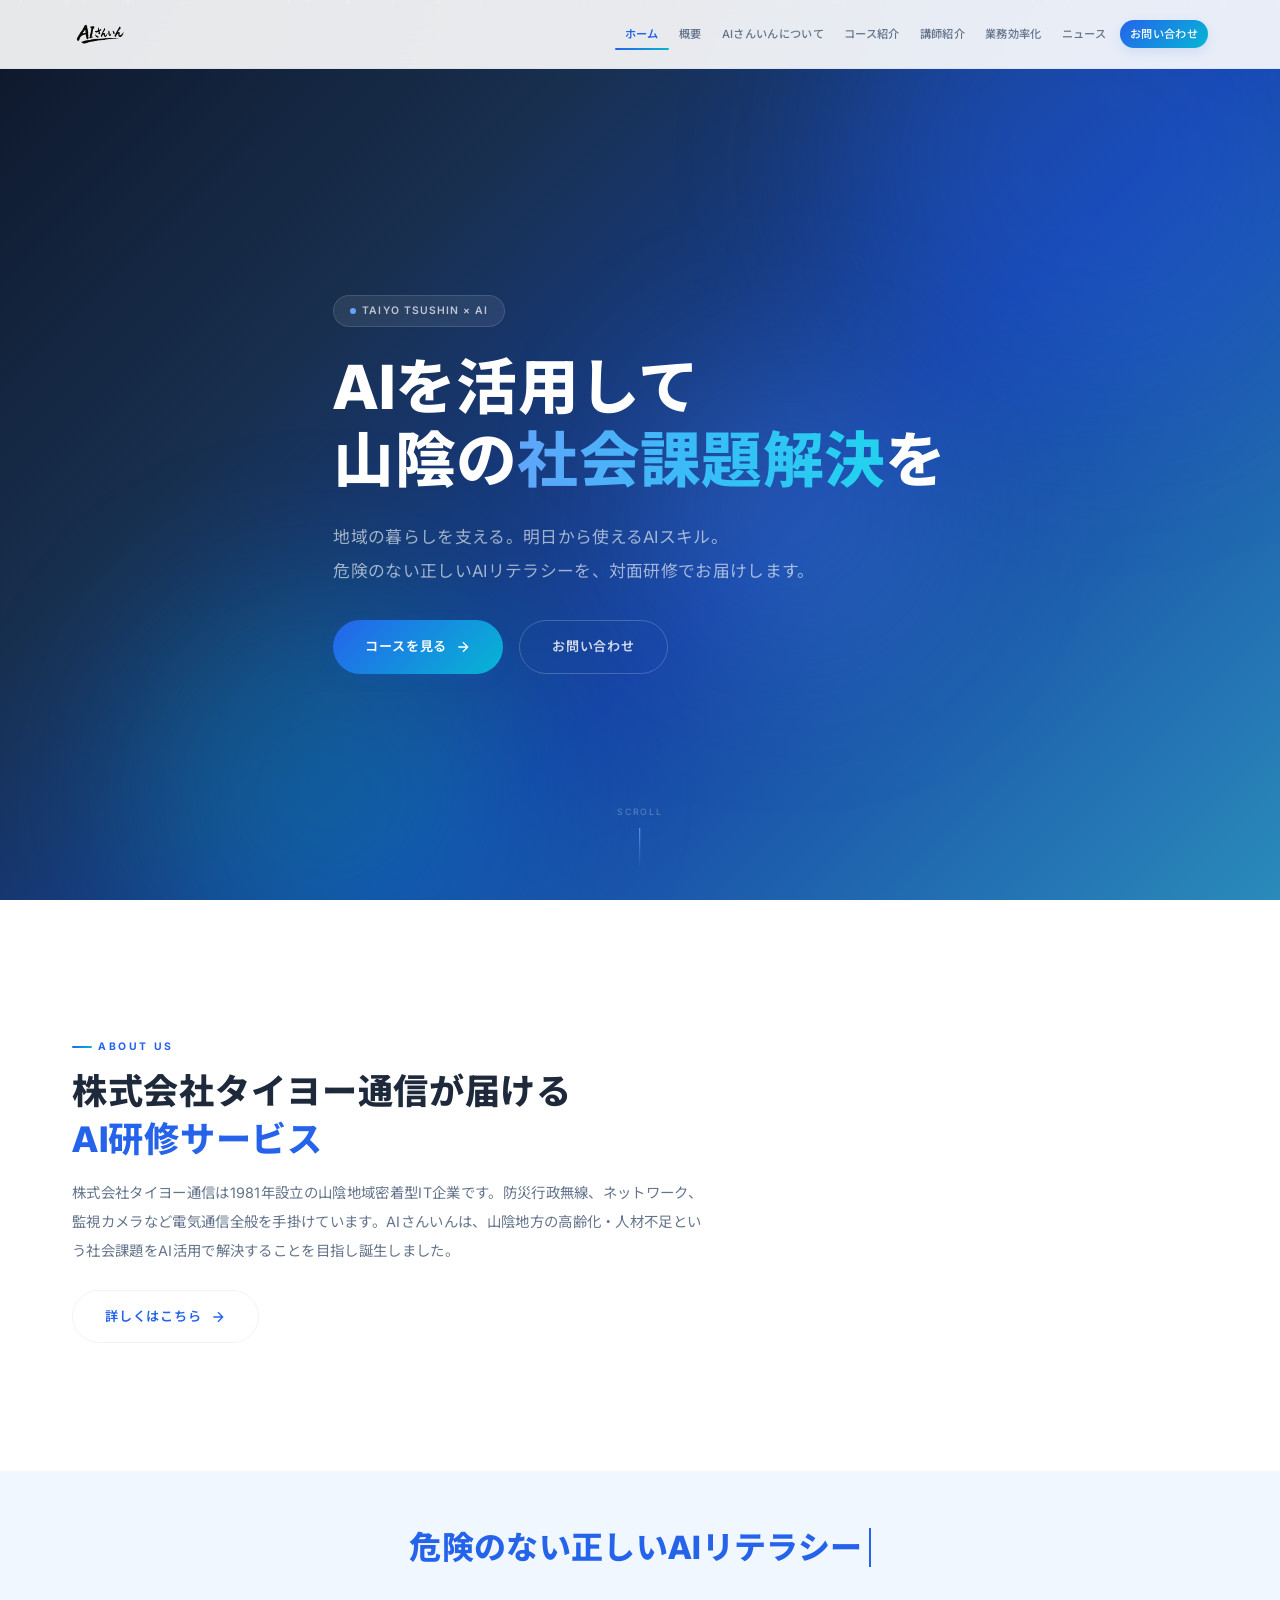
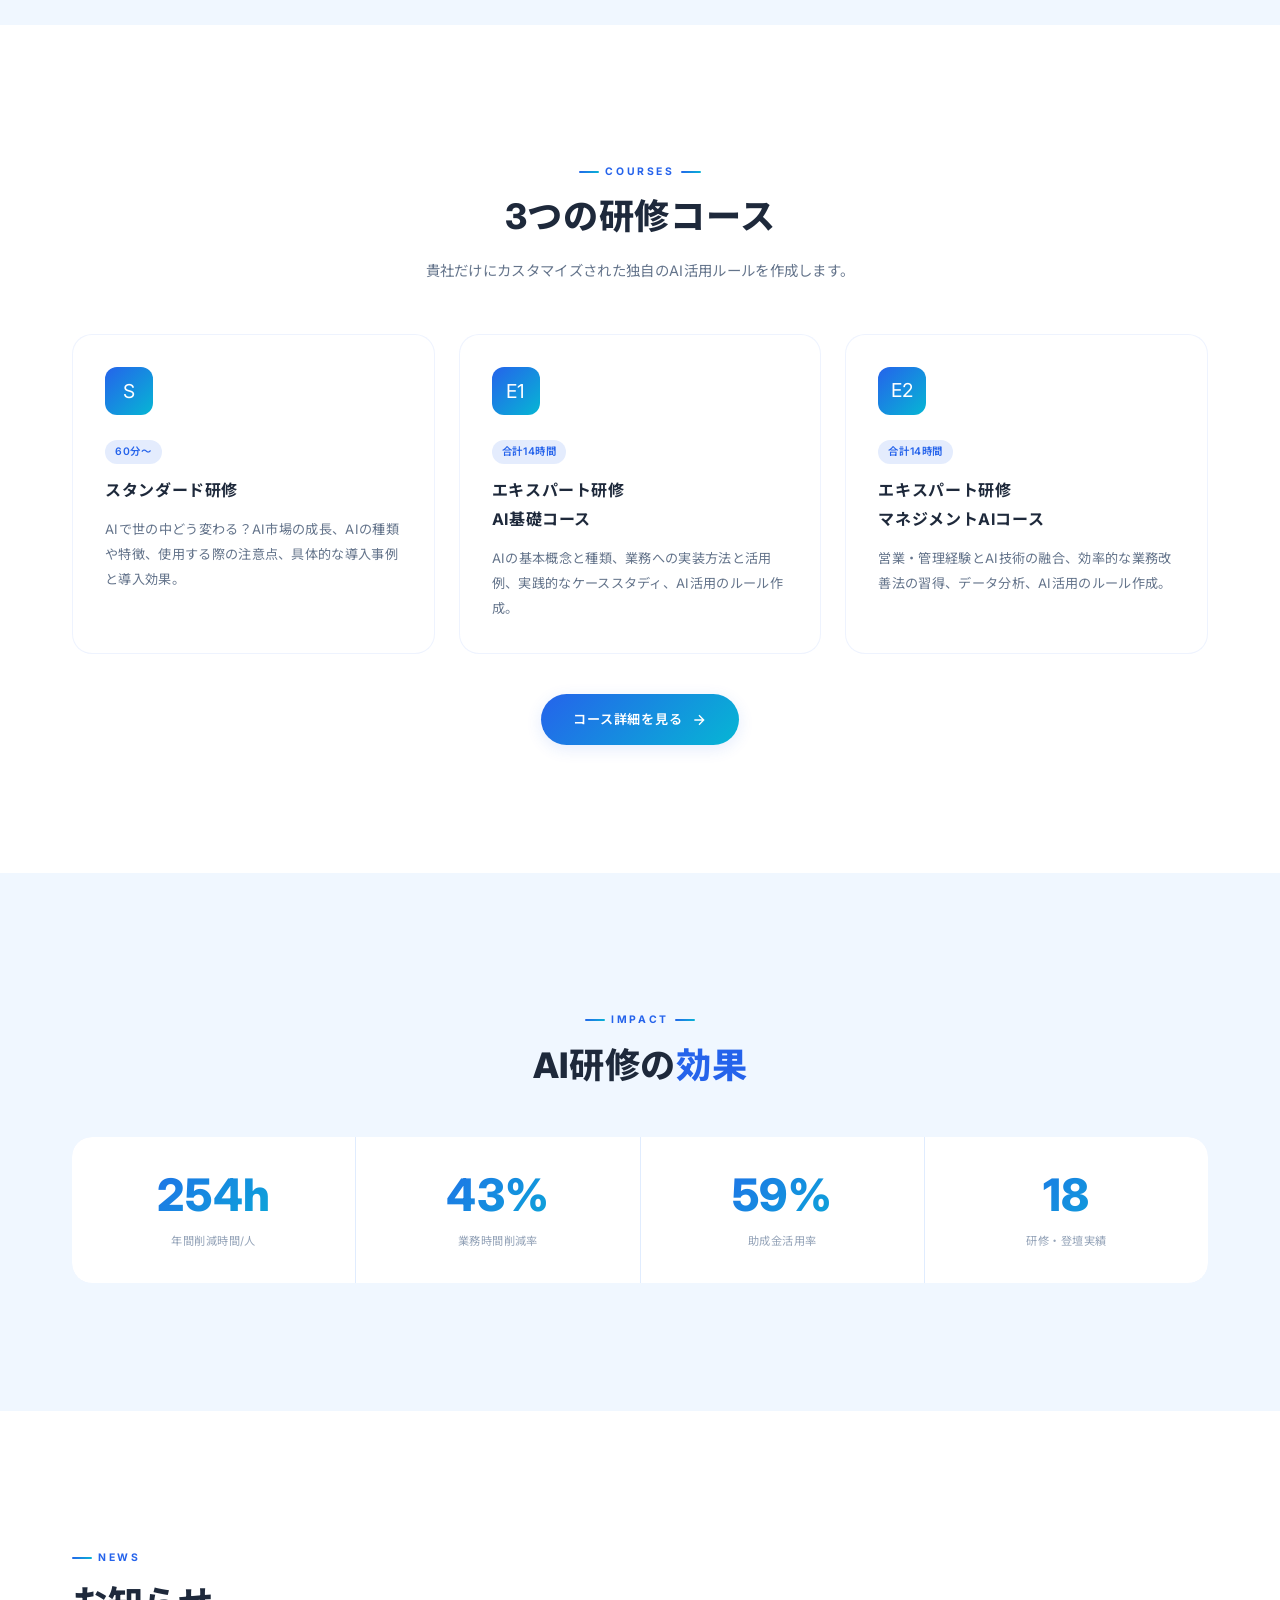
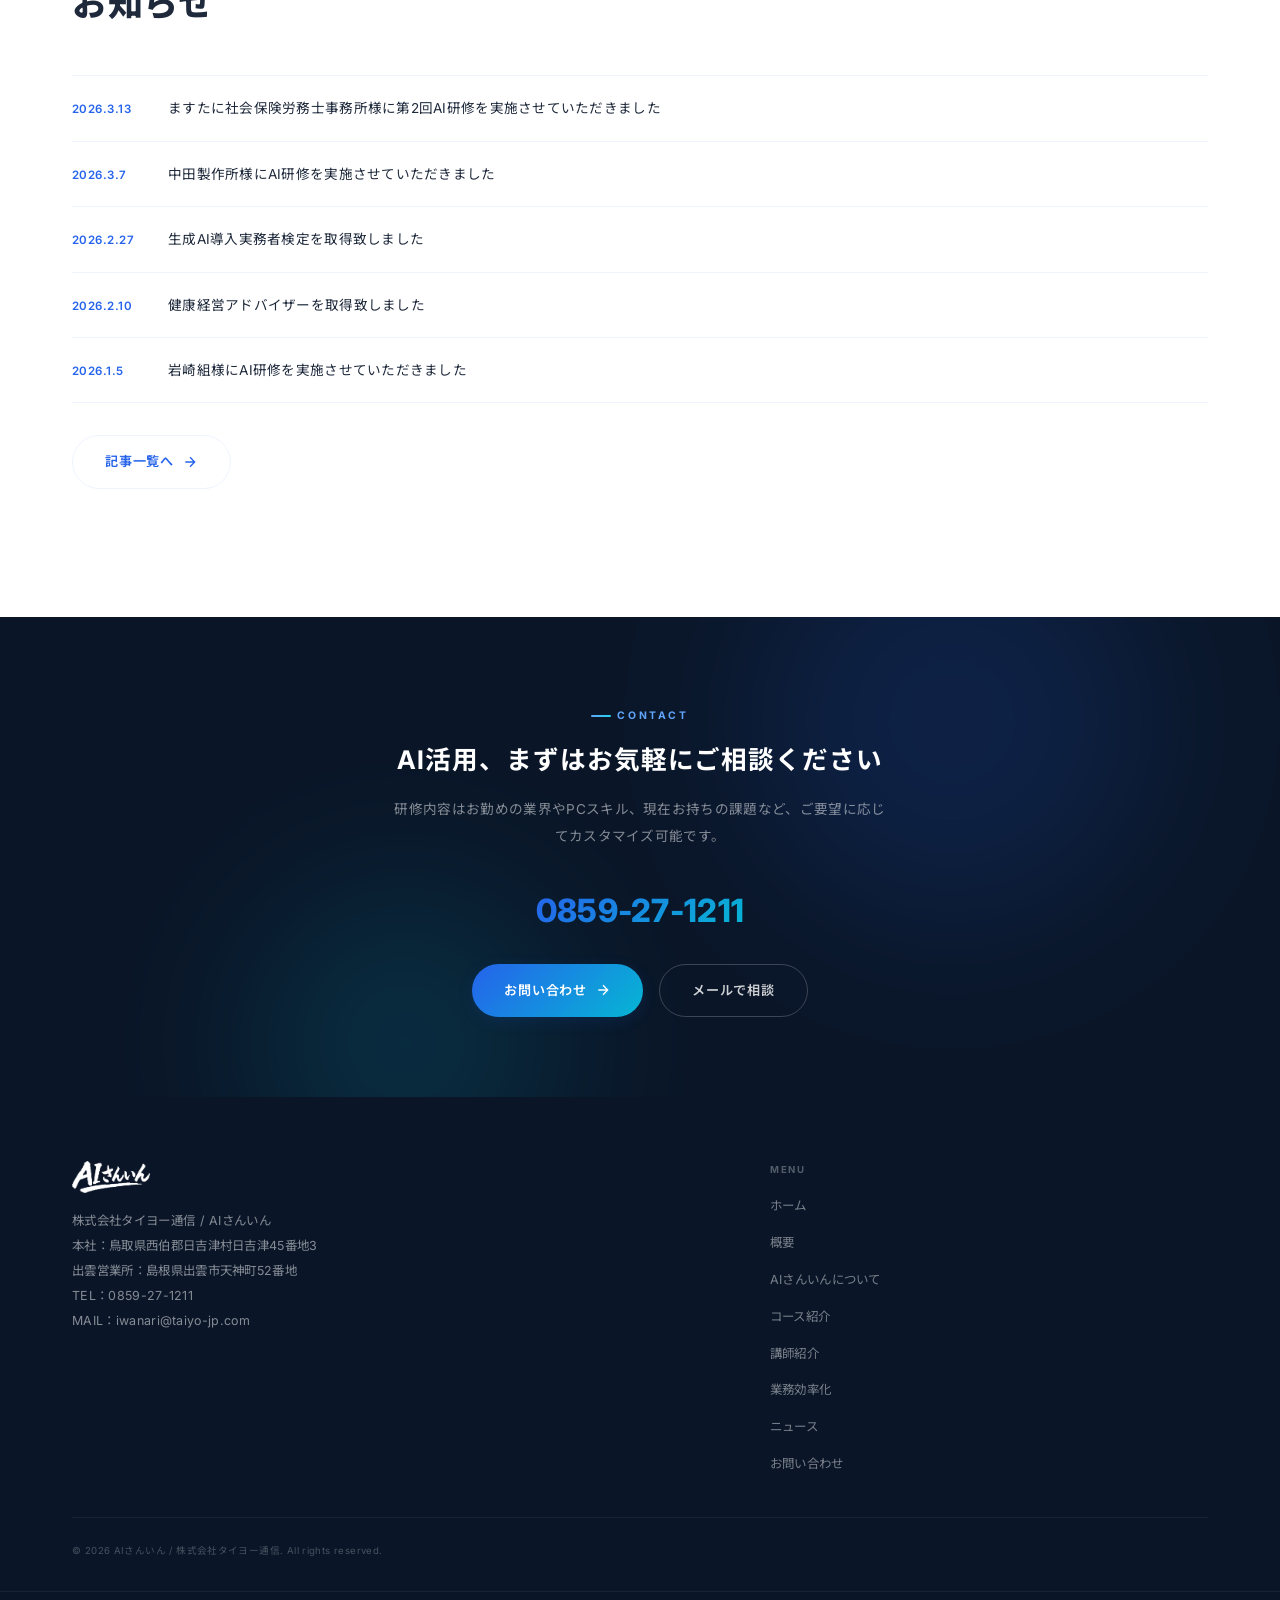
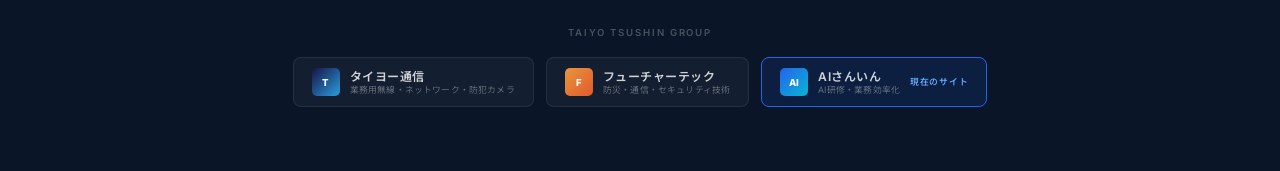
==== index.html @ b7e20eab "Initial commit: AIさんいん 全8ページ Co-Authored-By: Claude Opus 4.6 (1M context) <noreply@anthropic.com>" ====
<!DOCTYPE html>
<html lang="ja">
<head>
  <meta charset="UTF-8">
  <meta name="viewport" content="width=device-width,initial-scale=1.0">
  <meta name="description" content="AIさんいん - AIを活用して山陰の社会課題解決を。地域密着型対面AI研修サービス。">
  <title>AIさんいん | AIを活用して山陰の社会課題解決を</title>
  <link rel="preconnect" href="https://fonts.googleapis.com">
  <link rel="preconnect" href="https://fonts.gstatic.com" crossorigin>
  <link href="https://fonts.googleapis.com/css2?family=Inter:wght@400;500;600;700;800;900&family=Noto+Sans+JP:wght@300;400;500;600;700;800;900&display=swap" rel="stylesheet">
  <link rel="stylesheet" href="assets/css/style.css">
</head>
<body>

<!-- Header -->
<header class="header">
  <div class="container">
    <a href="index.html" class="logo"><img src="assets/images/logo.png" alt="AIさんいん"></a>
    <nav class="nav-d">
      <a href="index.html" class="active">ホーム</a>
      <a href="overview.html">概要</a>
      <a href="about.html">AIさんいんについて</a>
      <a href="course.html">コース紹介</a>
      <a href="instructor.html">講師紹介</a>
      <a href="achievements.html">業務効率化</a>
      <a href="news.html">ニュース</a>
      <a href="contact.html" class="nav-d__cta">お問い合わせ</a>
    </nav>
    <button class="nav-btn" aria-label="メニュー"><i></i><i></i><i></i></button>
  </div>
</header>
<nav class="nav-m">
  <a href="index.html">ホーム</a><a href="overview.html">概要</a><a href="about.html">AIさんいんについて</a>
  <a href="course.html">コース紹介</a><a href="instructor.html">講師紹介</a>
  <a href="achievements.html">業務効率化について</a><a href="news.html">ニュース</a><a href="contact.html">お問い合わせ</a>
</nav>

<!-- Hero -->
<section class="hero">
  <div class="hero__video"><video autoplay muted loop playsinline><source src="assets/videos/hero.mp4" type="video/mp4"></video></div>
  <div class="hero__gradient"></div>
  <div class="hero__blobs">
    <div class="hero__blob hero__blob--1"></div>
    <div class="hero__blob hero__blob--2"></div>
    <div class="hero__blob hero__blob--3"></div>
  </div>
  <div class="hero__particles"></div>

  <div class="container">
    <div class="hero__badge"><span class="dot"></span>TAIYO TSUSHIN × AI</div>
    <h1 class="hero__title">AIを活用して<br>山陰の<span class="gradient-text">社会課題解決</span>を</h1>
    <p class="hero__sub">
      地域の暮らしを支える。明日から使えるAIスキル。<br>
      危険のない正しいAIリテラシーを、対面研修でお届けします。
    </p>
    <div class="hero__cta">
      <a href="course.html" class="btn btn--primary">コースを見る<svg viewBox="0 0 24 24" fill="none" stroke="currentColor" stroke-width="2"><path d="M5 12h14M12 5l7 7-7 7"/></svg></a>
      <a href="contact.html" class="btn btn--ghost">お問い合わせ</a>
    </div>
  </div>
  <img src="assets/images/hero-sphere.png" alt="" class="hero__visual">
  <div class="hero__scroll"><span>Scroll</span><div class="hero__scroll-bar"></div></div>
</section>

<!-- About -->
<section class="sec">
  <div class="container">
    <div style="display:grid;grid-template-columns:1fr;gap:3rem;align-items:center;" class="rv">
      <div>
        <p class="sec__label"><span class="line"></span>About us</p>
        <h2 class="sec__title">株式会社タイヨー通信が届ける<br><span class="accent">AI研修サービス</span></h2>
        <p class="sec__desc" style="margin-top:1rem;">株式会社タイヨー通信は1981年設立の山陰地域密着型IT企業です。防災行政無線、ネットワーク、監視カメラなど電気通信全般を手掛けています。AIさんいんは、山陰地方の高齢化・人材不足という社会課題をAI活用で解決することを目指し誕生しました。</p>
        <div style="margin-top:1.5rem;"><a href="overview.html" class="btn btn--outline">詳しくはこちら<svg viewBox="0 0 24 24" fill="none" stroke="currentColor" stroke-width="2"><path d="M5 12h14M12 5l7 7-7 7"/></svg></a></div>
      </div>
    </div>
  </div>
</section>

<!-- Typed Ticker -->
<section class="sec sec--alt" style="padding:3rem 0;">
  <div class="container" style="text-align:center;">
    <p style="font-size:clamp(1.2rem,3vw,2rem);font-weight:800;color:var(--accent);min-height:2.5rem;">
      <span data-typed='["明日から使えるAIスキル","危険のない正しいAIリテラシー","地域の暮らしを支える","約78%の助成金活用が可能"]'></span><span style="border-right:2px solid var(--accent);animation:blink 1s step-end infinite;">&nbsp;</span>
    </p>
  </div>
  <style>@keyframes blink{50%{border-color:transparent;}}</style>
</section>

<!-- Courses Preview -->
<section class="sec">
  <div class="container">
    <div class="sec__head sec__head--c rv">
      <p class="sec__label"><span class="line"></span>Courses<span class="line"></span></p>
      <h2 class="sec__title">3つの研修コース</h2>
      <p class="sec__desc">貴社だけにカスタマイズされた独自のAI活用ルールを作成します。</p>
    </div>
    <div class="card-grid card-grid--3 stagger">
      <div class="glass-card">
        <div class="glass-card__icon">S</div>
        <span class="glass-card__tag">60分〜</span>
        <h3 class="glass-card__title">スタンダード研修</h3>
        <p class="glass-card__text">AIで世の中どう変わる？AI市場の成長、AIの種類や特徴、使用する際の注意点、具体的な導入事例と導入効果。</p>
      </div>
      <div class="glass-card">
        <div class="glass-card__icon">E1</div>
        <span class="glass-card__tag">合計14時間</span>
        <h3 class="glass-card__title">エキスパート研修<br>AI基礎コース</h3>
        <p class="glass-card__text">AIの基本概念と種類、業務への実装方法と活用例、実践的なケーススタディ、AI活用のルール作成。</p>
      </div>
      <div class="glass-card">
        <div class="glass-card__icon">E2</div>
        <span class="glass-card__tag">合計14時間</span>
        <h3 class="glass-card__title">エキスパート研修<br>マネジメントAIコース</h3>
        <p class="glass-card__text">営業・管理経験とAI技術の融合、効率的な業務改善法の習得、データ分析、AI活用のルール作成。</p>
      </div>
    </div>
    <div style="text-align:center;margin-top:2.5rem;" class="rv">
      <a href="course.html" class="btn btn--primary">コース詳細を見る<svg viewBox="0 0 24 24" fill="none" stroke="currentColor" stroke-width="2"><path d="M5 12h14M12 5l7 7-7 7"/></svg></a>
    </div>
  </div>
</section>

<!-- Stats -->
<section class="sec sec--alt">
  <div class="container">
    <div class="sec__head sec__head--c rv">
      <p class="sec__label"><span class="line"></span>Impact<span class="line"></span></p>
      <h2 class="sec__title">AI研修の<span class="accent">効果</span></h2>
    </div>
    <div class="stats rv">
      <div class="stat"><div class="stat__num" data-count="335" data-suffix="h">0</div><div class="stat__label">年間削減時間/人</div></div>
      <div class="stat"><div class="stat__num" data-count="57" data-suffix="%">0</div><div class="stat__label">業務時間削減率</div></div>
      <div class="stat"><div class="stat__num" data-count="78" data-suffix="%">0</div><div class="stat__label">助成金活用率</div></div>
      <div class="stat"><div class="stat__num" data-count="24">0</div><div class="stat__label">研修・登壇実績</div></div>
    </div>
  </div>
</section>

<!-- News -->
<section class="sec">
  <div class="container">
    <div class="sec__head rv">
      <p class="sec__label"><span class="line"></span>News</p>
      <h2 class="sec__title">お知らせ</h2>
    </div>
    <div class="news-list rv">
      <a href="news.html" class="news-item"><span class="news-item__date">2026.3.13</span><span class="news-item__title">ますたに社会保険労務士事務所様に第2回AI研修を実施させていただきました</span></a>
      <a href="news.html" class="news-item"><span class="news-item__date">2026.3.7</span><span class="news-item__title">中田製作所様にAI研修を実施させていただきました</span></a>
      <a href="news.html" class="news-item"><span class="news-item__date">2026.2.27</span><span class="news-item__title">生成AI導入実務者検定を取得致しました</span></a>
      <a href="news.html" class="news-item"><span class="news-item__date">2026.2.10</span><span class="news-item__title">健康経営アドバイザーを取得致しました</span></a>
      <a href="news.html" class="news-item"><span class="news-item__date">2026.1.5</span><span class="news-item__title">岩崎組様にAI研修を実施させていただきました</span></a>
    </div>
    <div style="margin-top:2rem;" class="rv">
      <a href="news.html" class="btn btn--outline">記事一覧へ<svg viewBox="0 0 24 24" fill="none" stroke="currentColor" stroke-width="2"><path d="M5 12h14M12 5l7 7-7 7"/></svg></a>
    </div>
  </div>
</section>

<!-- CTA -->
<section class="cta">
  <div class="cta__blobs"><div class="cta__blob cta__blob--1"></div><div class="cta__blob cta__blob--2"></div></div>
  <div class="container rv">
    <p class="sec__label" style="color:var(--accent-light);justify-content:center;"><span class="line" style="background:linear-gradient(90deg,var(--accent-light),#22d3ee);"></span>Contact</p>
    <h2 class="cta__title">AI活用、まずはお気軽にご相談ください</h2>
    <p class="cta__desc">研修内容はお勤めの業界やPCスキル、現在お持ちの課題など、ご要望に応じてカスタマイズ可能です。</p>
    <div class="cta__phone"><a href="tel:0859-27-1211">0859-27-1211</a></div>
    <div style="display:flex;gap:1rem;justify-content:center;flex-wrap:wrap;">
      <a href="contact.html" class="btn btn--primary">お問い合わせ<svg viewBox="0 0 24 24" fill="none" stroke="currentColor" stroke-width="2"><path d="M5 12h14M12 5l7 7-7 7"/></svg></a>
      <a href="mailto:iwanari@taiyo-jp.com" class="btn btn--ghost">メールで相談</a>
    </div>
  </div>
</section>

<!-- Footer -->
<footer class="footer">
  <div class="container">
    <div class="footer-main">
      <div>
        <div class="footer__logo"><img src="assets/images/logo-w.png" alt="AIさんいん"></div>
        <div class="footer__info">
          株式会社タイヨー通信 / AIさんいん<br>
          本社：鳥取県西伯郡日吉津村日吉津45番地3<br>
          出雲営業所：島根県出雲市天神町52番地<br>
          TEL：<a href="tel:0859-27-1211">0859-27-1211</a><br>
          MAIL：<a href="mailto:iwanari@taiyo-jp.com">iwanari@taiyo-jp.com</a>
        </div>
      </div>
      <div class="footer-nav">
        <h4>Menu</h4>
        <ul>
          <li><a href="index.html">ホーム</a></li>
          <li><a href="overview.html">概要</a></li>
          <li><a href="about.html">AIさんいんについて</a></li>
          <li><a href="course.html">コース紹介</a></li>
          <li><a href="instructor.html">講師紹介</a></li>
          <li><a href="achievements.html">業務効率化</a></li>
          <li><a href="news.html">ニュース</a></li>
          <li><a href="contact.html">お問い合わせ</a></li>
        </ul>
      </div>
    </div>
    <div class="footer__bottom">&copy; 2026 AIさんいん / 株式会社タイヨー通信. All rights reserved.</div>
  </div>
    <div class="group-sites">
      <p class="group-sites__label">Taiyo Tsushin Group</p>
      <div class="group-sites__grid">
        <a href="../taiyo-tsushin-web/index.html" class="group-sites__card">
          <div class="group-sites__icon group-sites__icon--taiyo">T</div>
          <div class="group-sites__info"><span class="group-sites__name">タイヨー通信</span><span class="group-sites__sub">業務用無線・ネットワーク・防犯カメラ</span></div>
        </a>
        <a href="../future-tec-web/index.html" class="group-sites__card">
          <div class="group-sites__icon group-sites__icon--ft">F</div>
          <div class="group-sites__info"><span class="group-sites__name">フューチャーテック</span><span class="group-sites__sub">防災・通信・セキュリティ技術</span></div>
        </a>
        <a href="#" class="group-sites__card is-current">
          <div class="group-sites__icon group-sites__icon--ai">AI</div>
          <div class="group-sites__info"><span class="group-sites__name">AIさんいん</span><span class="group-sites__sub">AI研修・業務効率化</span></div>
        </a>
      </div>
    </div>
</footer>

<button class="scroll-top" aria-label="トップへ"><svg viewBox="0 0 24 24" fill="none" stroke="currentColor" stroke-width="2"><path d="M18 15l-6-6-6 6"/></svg></button>
<script src="assets/js/main.js"></script>
</body>
</html>
---- assets/css/style.css ----
/* ============================================
   AI SANIN - Bright Blue Gradient + AI Aesthetic
   ============================================ */
:root {
  --bg: #ffffff;
  --bg-alt: #f0f7ff;
  --bg-dark: #0a1628;
  --text: #1e293b;
  --text-muted: #64748b;
  --text-dim: #94a3b8;
  --text-on-dark: #f1f5f9;
  --accent: #2563eb;
  --accent-light: #60a5fa;
  --accent-dark: #1d4ed8;
  --accent-glow: rgba(37,99,235,0.12);
  --gradient-blue: linear-gradient(135deg, #2563eb, #06b6d4);
  --gradient-hero: linear-gradient(135deg, #0f172a 0%, #1e3a5f 30%, #1a56db 60%, #38bdf8 100%);
  --gradient-card: linear-gradient(135deg, rgba(37,99,235,0.04), rgba(6,182,212,0.04));
  --border: rgba(37,99,235,0.08);
  --border-hover: rgba(37,99,235,0.2);
  --radius: 12px;
  --radius-lg: 20px;
  --font: "Inter","Noto Sans JP","Hiragino Kaku Gothic ProN",sans-serif;
  --ease: cubic-bezier(0.25,0.46,0.45,0.94);
  --ease-spring: cubic-bezier(0.34,1.56,0.64,1);
  --max-w: 1200px;
}

/* Reset */
*,*::before,*::after{margin:0;padding:0;box-sizing:border-box;}
html{font-size:16px;scroll-behavior:smooth;}
body{font-family:var(--font);background:var(--bg);color:var(--text);line-height:1.8;letter-spacing:0.02em;overflow-x:hidden;-webkit-font-smoothing:antialiased;}
img{max-width:100%;height:auto;display:block;}
a{color:var(--accent);text-decoration:none;transition:all .3s var(--ease);}
a:hover{color:var(--accent-dark);}
ul{list-style:none;}
button{cursor:pointer;border:none;background:none;font-family:inherit;color:inherit;}
input,textarea,select{font-family:inherit;font-size:inherit;}
.container{max-width:var(--max-w);margin:0 auto;padding:0 1rem;}
@media(min-width:768px){.container{padding:0 2rem;}}

/* =====================
   Scroll Animations
   ===================== */
.rv{opacity:0;transform:translateY(40px);transition:opacity .9s var(--ease),transform .9s var(--ease);}
.rv.is-v{opacity:1;transform:none;}
.rv-l{transform:translateX(-40px);}.rv-l.is-v{transform:none;}
.rv-r{transform:translateX(40px);}.rv-r.is-v{transform:none;}
.rv-s{transform:scale(0.92);}.rv-s.is-v{transform:none;}
.rv-d1{transition-delay:.1s}.rv-d2{transition-delay:.2s}.rv-d3{transition-delay:.25s}.rv-d4{transition-delay:.35s}.rv-d5{transition-delay:.45s}

/* Staggered children animation */
.stagger > *{opacity:0;transform:translateY(24px);transition:opacity .6s var(--ease),transform .6s var(--ease);}
.stagger.is-v > *:nth-child(1){transition-delay:.05s;opacity:1;transform:none;}
.stagger.is-v > *:nth-child(2){transition-delay:.12s;opacity:1;transform:none;}
.stagger.is-v > *:nth-child(3){transition-delay:.19s;opacity:1;transform:none;}
.stagger.is-v > *:nth-child(4){transition-delay:.26s;opacity:1;transform:none;}
.stagger.is-v > *:nth-child(5){transition-delay:.33s;opacity:1;transform:none;}
.stagger.is-v > *:nth-child(6){transition-delay:.4s;opacity:1;transform:none;}
.stagger.is-v > *:nth-child(7){transition-delay:.47s;opacity:1;transform:none;}
.stagger.is-v > *:nth-child(8){transition-delay:.54s;opacity:1;transform:none;}

/* =====================
   Header
   ===================== */
.header{position:fixed;top:0;left:0;right:0;z-index:100;background:rgba(255,255,255,0.9);backdrop-filter:blur(20px);-webkit-backdrop-filter:blur(20px);border-bottom:1px solid var(--border);transition:all .3s;}
.header.scrolled{box-shadow:0 4px 20px rgba(37,99,235,0.06);}
.header .container{display:flex;align-items:center;justify-content:space-between;height:68px;}
.logo{display:flex;align-items:center;gap:8px;flex-shrink:0;}
.logo img{height:36px;width:auto;}
.nav-d{display:none;align-items:center;gap:0;}
.nav-d a{font-size:.7rem;font-weight:500;color:var(--text-muted);letter-spacing:.03em;position:relative;padding:4px 10px;transition:color .35s var(--ease);white-space:nowrap;}
/* Underline: from left on hover, centered on active */
.nav-d a::after{content:"";position:absolute;bottom:-2px;left:0;width:100%;height:2px;background:var(--gradient-blue);border-radius:1px;transform:scaleX(0);transform-origin:left;transition:transform .4s cubic-bezier(0.22,0.61,0.36,1);}
.nav-d a:hover{color:var(--accent);}
.nav-d a:hover::after{transform:scaleX(1);transform-origin:left;}
.nav-d a.active{color:var(--accent);font-weight:600;}
.nav-d a.active::after{transform:scaleX(1);transform-origin:center;}
/* CTA pill */
.nav-d__cta{padding:7px 18px;background:var(--gradient-blue);color:#fff!important;border-radius:50px;font-weight:600;font-size:.68rem;letter-spacing:.04em;box-shadow:0 4px 12px var(--accent-glow);transition:all .35s var(--ease);margin-left:4px;}
.nav-d__cta::after{display:none!important;}
.nav-d__cta:hover{transform:translateY(-2px);box-shadow:0 8px 24px rgba(37,99,235,0.2);color:#fff!important;}

/* Mobile Nav */
.nav-btn{display:flex;flex-direction:column;gap:5px;width:28px;z-index:110;}
.nav-btn i{height:2px;background:var(--text);border-radius:2px;transition:.3s var(--ease);}
.nav-btn.open i:nth-child(1){transform:translateY(7px) rotate(45deg);background:var(--accent);}
.nav-btn.open i:nth-child(2){opacity:0;transform:scaleX(0);}
.nav-btn.open i:nth-child(3){transform:translateY(-7px) rotate(-45deg);background:var(--accent);}

.nav-m{position:fixed;inset:0;background:rgba(255,255,255,0.98);backdrop-filter:blur(20px);z-index:99;display:flex;flex-direction:column;align-items:center;justify-content:center;gap:1.5rem;opacity:0;visibility:hidden;transition:.4s var(--ease);}
.nav-m.open{opacity:1;visibility:visible;}
.nav-m a{font-size:1.1rem;font-weight:600;color:var(--text);letter-spacing:.06em;transition:color .3s;}
.nav-m a:hover{color:var(--accent);}

@media(min-width:1024px){.nav-d{display:flex;}.nav-btn{display:none;}}

/* =====================
   Hero — Immersive AI
   ===================== */
.hero{position:relative;min-height:100vh;display:flex;align-items:center;overflow:hidden;padding-top:68px;background:var(--bg-dark);}
.hero__video{position:absolute;inset:0;z-index:0;}
.hero__video video{width:100%;height:100%;object-fit:cover;opacity:.25;}
.hero__gradient{position:absolute;inset:0;background:var(--gradient-hero);opacity:.7;z-index:1;}

/* Mesh gradient blobs */
.hero__blobs{position:absolute;inset:0;z-index:2;overflow:hidden;pointer-events:none;}
.hero__blob{position:absolute;border-radius:50%;filter:blur(80px);mix-blend-mode:screen;}
.hero__blob--1{width:500px;height:500px;background:rgba(37,99,235,0.3);top:-10%;right:-5%;animation:blobMove 16s ease-in-out infinite;}
.hero__blob--2{width:400px;height:400px;background:rgba(6,182,212,0.25);bottom:-10%;left:10%;animation:blobMove 20s ease-in-out infinite reverse;}
.hero__blob--3{width:300px;height:300px;background:rgba(96,165,250,0.2);top:40%;left:50%;animation:blobMove 14s ease-in-out infinite 3s;}
@keyframes blobMove{
  0%,100%{transform:translate(0,0) scale(1);}
  33%{transform:translate(50px,-40px) scale(1.15);}
  66%{transform:translate(-30px,50px) scale(0.9);}
}

/* Floating particles */
.hero__particles{position:absolute;inset:0;z-index:2;overflow:hidden;pointer-events:none;}
.hero__particle{position:absolute;width:3px;height:3px;background:rgba(96,165,250,0.5);border-radius:50%;animation:particleFloat linear infinite;}
@keyframes particleFloat{
  0%{transform:translateY(100vh) scale(0);opacity:0;}
  10%{opacity:1;}
  90%{opacity:1;}
  100%{transform:translateY(-10vh) scale(1);opacity:0;}
}

.hero .container{position:relative;z-index:10;}
.hero__badge{display:inline-flex;align-items:center;gap:6px;padding:6px 16px;background:rgba(255,255,255,0.08);border:1px solid rgba(255,255,255,0.12);border-radius:50px;font-size:.65rem;font-weight:600;letter-spacing:.1em;color:rgba(255,255,255,0.7);margin-bottom:1.5rem;opacity:0;animation:heroIn .8s .2s var(--ease) forwards;}
.hero__badge .dot{width:6px;height:6px;border-radius:50%;background:var(--accent-light);animation:dotPulse 2s ease-in-out infinite;}
@keyframes dotPulse{0%,100%{opacity:1;transform:scale(1);}50%{opacity:.5;transform:scale(1.4);}}

.hero__title{font-size:clamp(1.8rem,5vw,3.8rem);font-weight:800;line-height:1.2;color:#fff;margin-bottom:1.5rem;opacity:0;animation:heroIn .8s .4s var(--ease) forwards;}
.hero__title .gradient-text{background:linear-gradient(90deg,#60a5fa,#38bdf8,#22d3ee);-webkit-background-clip:text;-webkit-text-fill-color:transparent;background-clip:text;}
.hero__sub{font-size:clamp(.85rem,1.5vw,1.05rem);color:rgba(255,255,255,0.6);max-width:560px;line-height:2;margin-bottom:2rem;opacity:0;animation:heroIn .8s .6s var(--ease) forwards;}
.hero__cta{display:flex;gap:1rem;flex-wrap:wrap;opacity:0;animation:heroIn .8s .8s var(--ease) forwards;}
@keyframes heroIn{from{opacity:0;transform:translateY(30px);}to{opacity:1;transform:none;}}

.hero__visual{position:absolute;right:-5%;top:50%;transform:translateY(-50%);width:45%;z-index:3;opacity:.15;display:none;}
@media(min-width:1024px){.hero__visual{display:block;}}

.hero__scroll{position:absolute;bottom:2rem;left:50%;transform:translateX(-50%);z-index:10;display:flex;flex-direction:column;align-items:center;gap:.5rem;}
.hero__scroll span{font-size:.55rem;letter-spacing:.2em;text-transform:uppercase;color:rgba(255,255,255,0.3);}
.hero__scroll-bar{width:1px;height:40px;background:linear-gradient(to bottom,var(--accent-light),transparent);animation:scrollPulse 2s ease-in-out infinite;}
@keyframes scrollPulse{0%,100%{transform:scaleY(1);opacity:1;}50%{transform:scaleY(.3);opacity:.3;}}

/* =====================
   Buttons
   ===================== */
.btn{display:inline-flex;align-items:center;gap:8px;padding:14px 32px;font-size:.82rem;font-weight:600;letter-spacing:.06em;border-radius:50px;transition:all .3s var(--ease);white-space:nowrap;position:relative;overflow:hidden;}
.btn svg{width:16px;height:16px;transition:transform .3s var(--ease);}
.btn:hover svg{transform:translateX(4px);}
.btn--primary{background:var(--gradient-blue);color:#fff;box-shadow:0 4px 16px var(--accent-glow);}
.btn--primary:hover{transform:translateY(-2px);box-shadow:0 8px 32px rgba(37,99,235,0.25);color:#fff;}
.btn--primary::before{content:"";position:absolute;inset:0;background:linear-gradient(135deg,rgba(255,255,255,0.15),transparent);opacity:0;transition:opacity .3s;}
.btn--primary:hover::before{opacity:1;}
.btn--white{background:#fff;color:var(--accent);box-shadow:0 4px 16px rgba(0,0,0,0.06);}
.btn--white:hover{transform:translateY(-2px);box-shadow:0 8px 24px rgba(0,0,0,0.1);color:var(--accent);}
.btn--ghost{border:1px solid rgba(255,255,255,0.2);color:rgba(255,255,255,0.8);border-radius:50px;}
.btn--ghost:hover{background:rgba(255,255,255,0.08);border-color:rgba(255,255,255,0.4);color:#fff;}
.btn--outline{border:1px solid var(--border);color:var(--accent);border-radius:50px;}
.btn--outline:hover{background:var(--accent-glow);border-color:var(--accent);color:var(--accent);}

/* =====================
   Sections
   ===================== */
.sec{padding:5rem 0;}
.sec--alt{background:var(--bg-alt);}
.sec--dark{background:var(--bg-dark);color:var(--text-on-dark);}
@media(min-width:768px){.sec{padding:7rem 0;}}
@media(min-width:1024px){.sec{padding:8rem 0;}}

.sec__label{display:inline-flex;align-items:center;gap:6px;font-size:.65rem;font-weight:700;letter-spacing:.25em;text-transform:uppercase;color:var(--accent);margin-bottom:.75rem;}
.sec__label .line{width:20px;height:2px;background:var(--gradient-blue);border-radius:1px;}
.sec--dark .sec__label{color:var(--accent-light);}

.sec__title{font-size:clamp(1.4rem,3.5vw,2.2rem);font-weight:800;line-height:1.35;letter-spacing:.02em;margin-bottom:1rem;}
.sec__title .accent{color:var(--accent);}
.sec--dark .sec__title{color:#fff;}

.sec__desc{color:var(--text-muted);font-size:.9rem;line-height:2;max-width:640px;}
.sec--dark .sec__desc{color:rgba(255,255,255,0.55);}

.sec__head{margin-bottom:3rem;}
.sec__head--c{text-align:center;}
.sec__head--c .sec__desc{margin:1rem auto 0;}
.sec__head--c .sec__label{justify-content:center;}

/* =====================
   Cards (glass style)
   ===================== */
.card-grid{display:grid;grid-template-columns:1fr;gap:1.5rem;}
@media(min-width:768px){.card-grid{grid-template-columns:repeat(2,1fr);}}
@media(min-width:1024px){.card-grid--3{grid-template-columns:repeat(3,1fr);}}

.glass-card{background:rgba(255,255,255,0.7);backdrop-filter:blur(12px);border:1px solid var(--border);border-radius:var(--radius-lg);padding:2rem;transition:all .4s var(--ease);position:relative;overflow:hidden;}
.glass-card::before{content:"";position:absolute;top:0;left:0;right:0;height:3px;background:var(--gradient-blue);transform:scaleX(0);transform-origin:left;transition:transform .5s var(--ease);}
.glass-card:hover{transform:translateY(-4px);box-shadow:0 12px 40px rgba(37,99,235,0.08);border-color:var(--border-hover);}
.glass-card:hover::before{transform:scaleX(1);}

.glass-card__icon{width:48px;height:48px;background:var(--gradient-blue);border-radius:var(--radius);display:flex;align-items:center;justify-content:center;margin-bottom:1.25rem;color:#fff;font-size:1.2rem;}
.glass-card__title{font-size:1rem;font-weight:700;margin-bottom:.75rem;letter-spacing:.04em;}
.glass-card__text{font-size:.82rem;color:var(--text-muted);line-height:1.9;}
.glass-card__tag{display:inline-block;padding:3px 10px;background:var(--accent-glow);color:var(--accent);font-size:.65rem;font-weight:600;border-radius:50px;letter-spacing:.06em;margin-bottom:.75rem;}

/* =====================
   Feature Image
   ===================== */
.feat-img{width:100%;height:240px;object-fit:cover;border-radius:var(--radius-lg);margin-bottom:2rem;}
@media(min-width:768px){.feat-img{height:380px;}}

/* =====================
   Stats Counter
   ===================== */
.stats{display:grid;grid-template-columns:repeat(2,1fr);gap:1px;background:var(--border);border-radius:var(--radius-lg);overflow:hidden;}
@media(min-width:768px){.stats{grid-template-columns:repeat(4,1fr);}}
.stat{background:var(--bg);padding:2rem;text-align:center;}
.stat__num{font-size:clamp(1.8rem,4vw,2.8rem);font-weight:800;background:var(--gradient-blue);-webkit-background-clip:text;-webkit-text-fill-color:transparent;background-clip:text;line-height:1.2;}
.stat__label{font-size:.7rem;color:var(--text-dim);margin-top:.5rem;letter-spacing:.04em;}

/* =====================
   News
   ===================== */
.news-list{display:grid;gap:0;}
.news-item{display:flex;gap:1rem;padding:1.25rem 0;border-bottom:1px solid var(--border);transition:all .3s;align-items:baseline;flex-wrap:wrap;}
.news-item:first-child{border-top:1px solid var(--border);}
.news-item:hover{padding-left:.5rem;}
.news-item__date{font-size:.72rem;font-weight:600;color:var(--accent);white-space:nowrap;min-width:80px;letter-spacing:.04em;}
.news-item__title{font-size:.85rem;color:var(--text);font-weight:400;letter-spacing:.02em;flex:1;min-width:200px;}
.news-item:hover .news-item__title{color:var(--accent);}

/* =====================
   ROI Table
   ===================== */
.roi-table{width:100%;border-collapse:collapse;border-radius:var(--radius);overflow:hidden;box-shadow:0 2px 12px rgba(37,99,235,0.06);}
.roi-table thead{background:var(--gradient-blue);color:#fff;}
.roi-table th{padding:.75rem 1rem;font-size:.75rem;font-weight:600;text-align:left;letter-spacing:.04em;}
.roi-table td{padding:.75rem 1rem;font-size:.8rem;border-bottom:1px solid var(--border);}
.roi-table tbody tr:hover{background:var(--bg-alt);}
.roi-table .highlight{font-weight:700;color:var(--accent);}

/* Responsive table */
@media(max-width:640px){
  .roi-table{font-size:.7rem;}
  .roi-table th,.roi-table td{padding:.5rem .4rem;}
}

/* =====================
   Philosophy
   ===================== */
.philosophy{border-top:1px solid var(--border);}
.phi-item{display:flex;gap:1.25rem;padding:1.25rem 0;border-bottom:1px solid var(--border);align-items:flex-start;}
.phi-item__mark{font-size:.85rem;font-weight:700;color:var(--accent);flex-shrink:0;margin-top:.15rem;}
.phi-item__text{font-size:.88rem;color:var(--text);line-height:1.8;}

/* =====================
   Course Cards
   ===================== */
.course-card{background:var(--bg);border:1px solid var(--border);border-radius:var(--radius-lg);overflow:hidden;transition:all .4s var(--ease);}
.course-card:hover{transform:translateY(-4px);box-shadow:0 12px 40px rgba(37,99,235,0.08);border-color:var(--border-hover);}
.course-card__header{padding:1.5rem 2rem;background:var(--gradient-blue);color:#fff;}
.course-card__tag{font-size:.6rem;font-weight:700;letter-spacing:.15em;text-transform:uppercase;opacity:.7;margin-bottom:.5rem;}
.course-card__name{font-size:1.1rem;font-weight:700;letter-spacing:.04em;}
.course-card__body{padding:2rem;}
.course-card__target{font-size:.78rem;color:var(--text-muted);margin-bottom:1rem;}
.course-card__list{display:flex;flex-direction:column;gap:.5rem;}
.course-card__list li{font-size:.82rem;padding-left:1.2rem;position:relative;color:var(--text);}
.course-card__list li::before{content:"";position:absolute;left:0;top:.6em;width:6px;height:6px;border-radius:50%;background:var(--accent);}

/* =====================
   Info Table
   ===================== */
.info-table{width:100%;border-collapse:collapse;}
.info-table th,.info-table td{padding:.75rem 1rem;border-bottom:1px solid var(--border);font-size:.85rem;text-align:left;vertical-align:top;}
.info-table th{color:var(--text-muted);font-weight:500;width:120px;white-space:nowrap;}
@media(max-width:640px){
  .info-table th,.info-table td{display:block;width:100%;}
  .info-table th{border-bottom:none;padding-bottom:.25rem;font-weight:700;color:var(--text);}
}

/* =====================
   Contact Form
   ===================== */
.form-group{margin-bottom:1.5rem;}
.form-label{display:block;font-size:.78rem;font-weight:600;color:var(--text);margin-bottom:.5rem;letter-spacing:.04em;}
.form-label .req{color:#ef4444;margin-left:4px;font-size:.7rem;}
.form-input,.form-textarea,.form-select{width:100%;padding:12px 16px;background:var(--bg);border:1px solid var(--border);border-radius:var(--radius);color:var(--text);font-size:.88rem;transition:all .3s;}
.form-input:focus,.form-textarea:focus,.form-select:focus{outline:none;border-color:var(--accent);box-shadow:0 0 0 3px var(--accent-glow);}
.form-textarea{min-height:140px;resize:vertical;}

/* =====================
   CTA Banner
   ===================== */
.cta{padding:5rem 0;position:relative;overflow:hidden;text-align:center;background:var(--bg-dark);}
.cta__blobs{position:absolute;inset:0;pointer-events:none;overflow:hidden;}
.cta__blob{position:absolute;border-radius:50%;filter:blur(80px);opacity:.15;}
.cta__blob--1{width:400px;height:400px;background:var(--accent);top:-20%;right:10%;animation:blobMove 18s ease-in-out infinite;}
.cta__blob--2{width:300px;height:300px;background:#06b6d4;bottom:-20%;left:20%;animation:blobMove 22s ease-in-out infinite reverse;}
.cta .container{position:relative;z-index:2;}
.cta__title{font-size:clamp(1.2rem,3vw,1.6rem);font-weight:700;color:#fff;letter-spacing:.04em;margin-bottom:.75rem;}
.cta__desc{color:rgba(255,255,255,0.5);font-size:.85rem;margin-bottom:2rem;max-width:500px;margin-left:auto;margin-right:auto;line-height:2;}
.cta__phone{font-size:clamp(1.5rem,4vw,2rem);font-weight:800;margin-bottom:1.5rem;}
.cta__phone a{color:#fff;background:var(--gradient-blue);-webkit-background-clip:text;-webkit-text-fill-color:transparent;background-clip:text;}

/* =====================
   Page Header (sub pages)
   ===================== */
.page-hero{padding:calc(68px + 4rem) 0 3rem;position:relative;overflow:hidden;background:var(--bg-dark);}
.page-hero__bg{position:absolute;inset:0;background-size:cover;background-position:center;opacity:.12;}
.page-hero__blobs{position:absolute;inset:0;pointer-events:none;overflow:hidden;}
.page-hero .container{position:relative;z-index:2;}
.page-hero__label{font-size:.6rem;font-weight:700;letter-spacing:.3em;text-transform:uppercase;color:var(--accent-light);margin-bottom:.75rem;}
.page-hero__title{font-size:clamp(1.5rem,4vw,2.5rem);font-weight:800;color:#fff;letter-spacing:.04em;}
.page-hero__sub{color:rgba(255,255,255,0.5);font-size:.88rem;margin-top:.5rem;}

/* =====================
   Footer
   ===================== */
.footer{background:var(--bg-dark);padding:4rem 0 2rem;color:rgba(255,255,255,0.5);}
.footer-main{display:grid;grid-template-columns:1fr;gap:2.5rem;padding-bottom:2.5rem;border-bottom:1px solid rgba(255,255,255,0.06);}
@media(min-width:768px){.footer-main{grid-template-columns:1.5fr 1fr;}}
.footer__logo{margin-bottom:1rem;}
.footer__logo img{height:32px;}
.footer__info{font-size:.78rem;line-height:2;}
.footer__info a{color:rgba(255,255,255,0.5);}
.footer__info a:hover{color:var(--accent-light);}
.footer-nav h4{font-size:.6rem;font-weight:700;letter-spacing:.2em;text-transform:uppercase;color:rgba(255,255,255,0.3);margin-bottom:.75rem;}
.footer-nav ul{display:flex;flex-direction:column;gap:.5rem;}
.footer-nav a{font-size:.78rem;color:rgba(255,255,255,0.45);transition:color .3s;}
.footer-nav a:hover{color:#fff;}
.footer__bottom{padding-top:1.5rem;font-size:.6rem;color:rgba(255,255,255,0.25);letter-spacing:.04em;}

/* Group Sites Banner */
.group-sites{padding:2rem 0;border-top:1px solid rgba(255,255,255,0.06);margin-top:2rem;}
.group-sites__label{font-size:.6rem;font-weight:600;letter-spacing:.2em;text-transform:uppercase;color:rgba(255,255,255,0.25);margin-bottom:1rem;text-align:center;}
.group-sites__grid{display:flex;gap:.75rem;justify-content:center;flex-wrap:wrap;}
.group-sites__card{display:flex;align-items:center;gap:10px;padding:10px 18px;background:rgba(255,255,255,0.04);border:1px solid rgba(255,255,255,0.08);border-radius:8px;transition:all .35s var(--ease);min-width:180px;text-decoration:none;}
.group-sites__card:hover{border-color:var(--accent);box-shadow:0 4px 16px var(--accent-glow);transform:translateY(-2px);}
.group-sites__card.is-current{border-color:var(--accent);background:var(--accent-glow);pointer-events:none;}
.group-sites__card.is-current::after{content:"現在のサイト";font-size:.55rem;color:var(--accent-light);font-weight:600;letter-spacing:.08em;white-space:nowrap;}
.group-sites__icon{width:28px;height:28px;border-radius:5px;flex-shrink:0;display:flex;align-items:center;justify-content:center;font-weight:800;font-size:.6rem;color:#fff;}
.group-sites__icon--taiyo{background:linear-gradient(135deg,#161348,#2a9ddb);}
.group-sites__icon--ft{background:linear-gradient(135deg,#e8963e,#e05a2b);}
.group-sites__icon--ai{background:linear-gradient(135deg,#2563eb,#06b6d4);}
.group-sites__info{display:flex;flex-direction:column;line-height:1.3;}
.group-sites__name{font-size:.75rem;font-weight:600;color:rgba(255,255,255,0.8);letter-spacing:.04em;}
.group-sites__sub{font-size:.55rem;color:rgba(255,255,255,0.35);letter-spacing:.02em;}

/* =====================
   Scroll Top
   ===================== */
.scroll-top{position:fixed;bottom:1.5rem;right:1.5rem;width:44px;height:44px;background:var(--gradient-blue);color:#fff;border-radius:50%;display:flex;align-items:center;justify-content:center;opacity:0;visibility:hidden;transform:translateY(10px);transition:.3s var(--ease);z-index:90;box-shadow:0 4px 16px var(--accent-glow);}
.scroll-top.is-v{opacity:1;visibility:visible;transform:none;}
.scroll-top:hover{transform:translateY(-2px);box-shadow:0 8px 24px rgba(37,99,235,0.3);color:#fff;}
.scroll-top svg{width:18px;height:18px;}

/* =====================
   Comparison Table (WEB vs 対面)
   ===================== */
.compare{display:grid;grid-template-columns:1fr;gap:1.5rem;}
@media(min-width:768px){.compare{grid-template-columns:1fr 1fr;}}
.compare__col{padding:2rem;border-radius:var(--radius-lg);border:1px solid var(--border);}
.compare__col--weak{background:rgba(239,68,68,0.03);border-color:rgba(239,68,68,0.1);}
.compare__col--strong{background:var(--accent-glow);border-color:var(--border-hover);}
.compare__title{font-size:.9rem;font-weight:700;margin-bottom:1rem;letter-spacing:.04em;}
.compare__list{display:flex;flex-direction:column;gap:.6rem;}
.compare__list li{font-size:.8rem;padding-left:1.2rem;position:relative;color:var(--text-muted);line-height:1.7;}
.compare__list li::before{content:"";position:absolute;left:0;top:.55em;width:6px;height:6px;border-radius:50%;}
.compare__col--weak .compare__list li::before{background:#ef4444;}
.compare__col--strong .compare__list li::before{background:var(--accent);}

/* =====================
   Instructor
   ===================== */
.instructor{display:grid;grid-template-columns:1fr;gap:2.5rem;align-items:start;}
@media(min-width:768px){.instructor{grid-template-columns:1fr 1.5fr;}}
.instructor__photo{width:100%;max-width:300px;aspect-ratio:1;background:var(--bg-alt);border-radius:var(--radius-lg);display:flex;align-items:center;justify-content:center;color:var(--text-dim);font-size:.8rem;overflow:hidden;}
.instructor__photo img{width:100%;height:100%;object-fit:cover;}
.instructor__name{font-size:1.5rem;font-weight:800;margin-bottom:1rem;letter-spacing:.04em;}
.instructor__creds{display:flex;flex-wrap:wrap;gap:.5rem;margin-bottom:1.5rem;}
.instructor__cred{padding:4px 12px;background:var(--accent-glow);color:var(--accent);font-size:.65rem;font-weight:600;border-radius:50px;letter-spacing:.04em;}

/* =====================
   Industry Grid
   ===================== */
.industry-grid{display:grid;grid-template-columns:1fr;gap:1px;background:var(--border);border-radius:var(--radius-lg);overflow:hidden;}
@media(min-width:640px){.industry-grid{grid-template-columns:repeat(2,1fr);}}
@media(min-width:1024px){.industry-grid{grid-template-columns:repeat(4,1fr);}}
.industry{background:var(--bg);padding:1.5rem;transition:background .3s;}
.industry:hover{background:var(--bg-alt);}
.industry__name{font-size:.85rem;font-weight:700;margin-bottom:.5rem;color:var(--accent);}
.industry__text{font-size:.75rem;color:var(--text-muted);line-height:1.7;}

/* =====================
   Feature Image
   ===================== */
.feature-img{width:100%;border-radius:var(--radius-lg);overflow:hidden;margin:2rem 0;}
.feature-img img{width:100%;height:auto;display:block;}

/* =====================
   Office Cards
   ===================== */
.office-grid{display:grid;grid-template-columns:1fr;gap:1.5rem;}
@media(min-width:768px){.office-grid{grid-template-columns:1fr 1fr;}}
.office-card{padding:2rem;background:var(--bg-alt);border-radius:var(--radius-lg);border:1px solid var(--border);}
.office-card__name{font-size:1rem;font-weight:700;margin-bottom:.75rem;color:var(--text);}
.office-card__info{font-size:.82rem;color:var(--text-muted);line-height:2;}
.office-card__info a{color:var(--accent);}

/* =====================
   Notice Box
   ===================== */
.notice{padding:1.25rem 1.5rem;background:rgba(239,68,68,0.04);border:1px solid rgba(239,68,68,0.12);border-radius:var(--radius);font-size:.8rem;color:var(--text-muted);line-height:1.8;margin-bottom:2rem;}
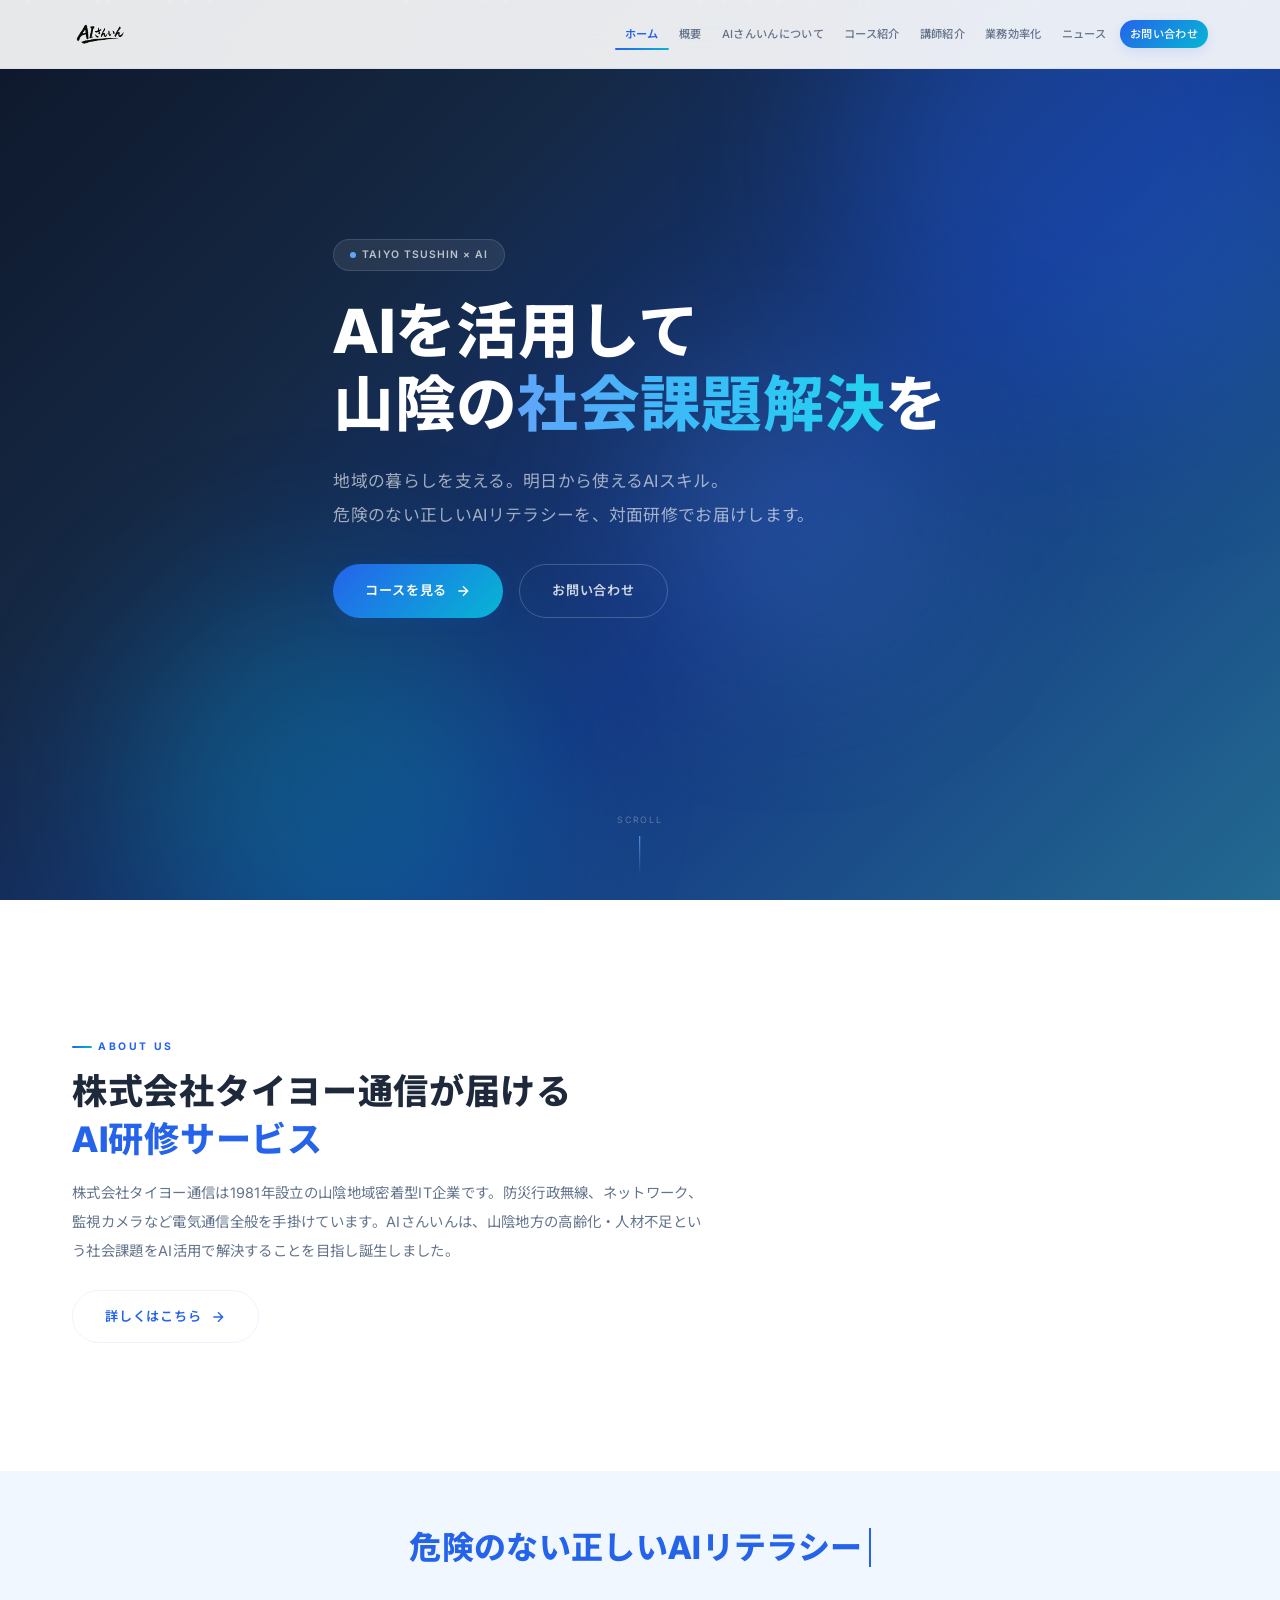
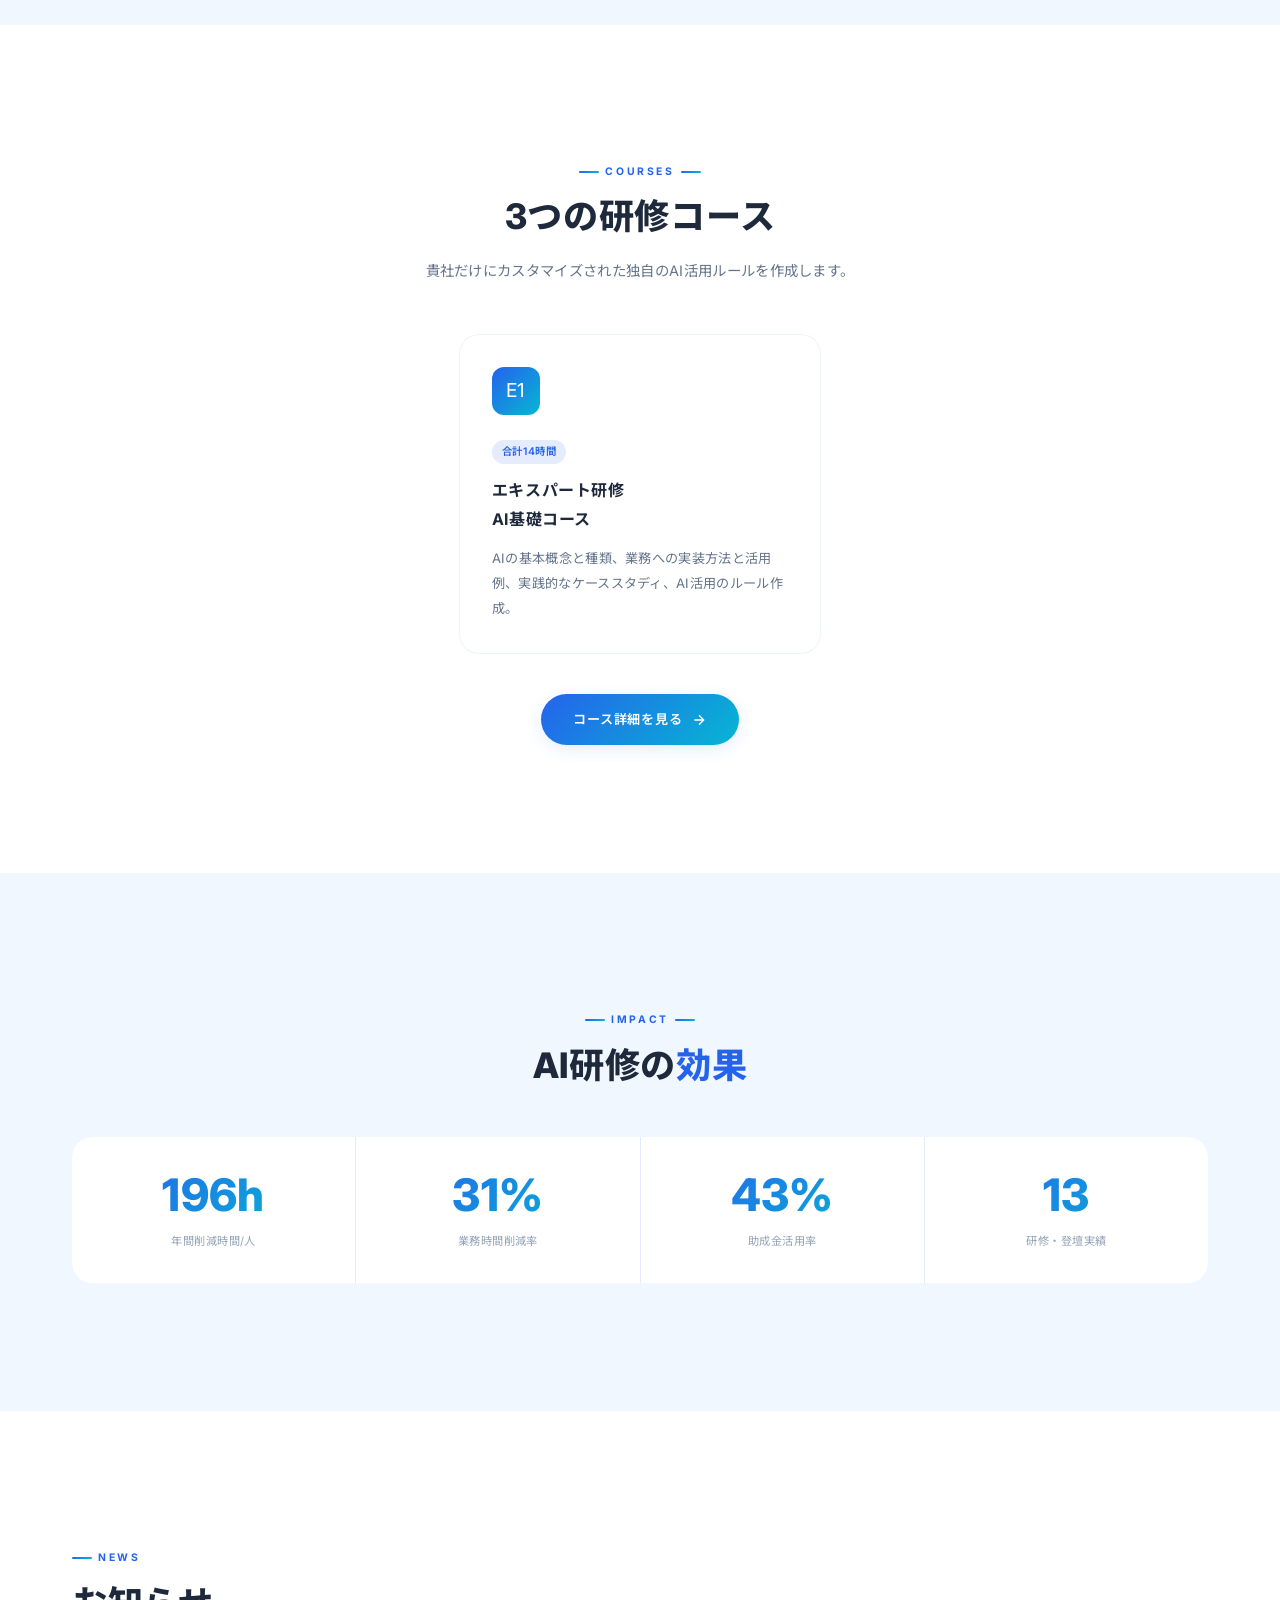
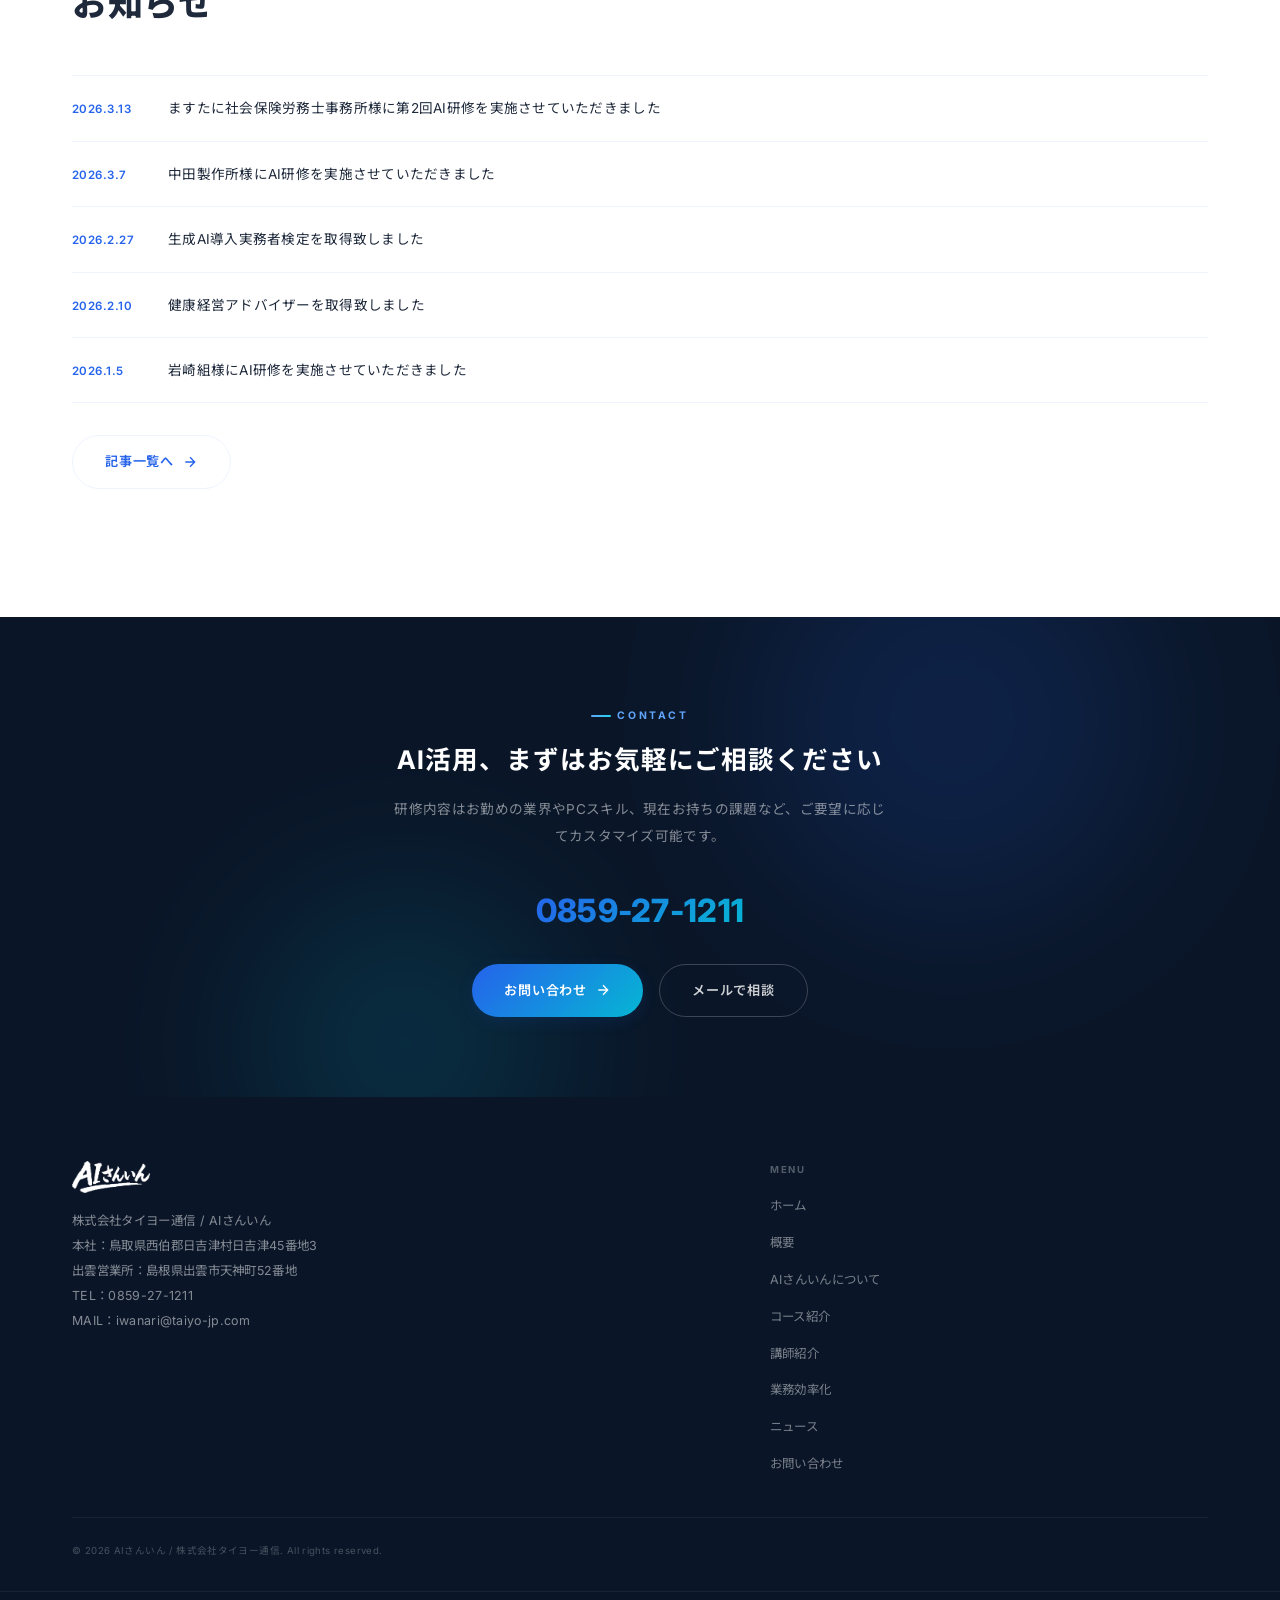
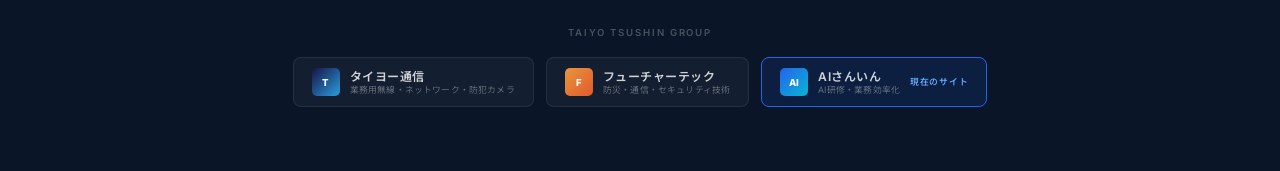
==== commit 75db0ca5: "Fix cross-site links: use absolute Vercel URLs Co-Authored-By: Claude Opus 4.6 (1M context) <noreply" ====
--- a/index.html
+++ b/index.html
@@ -204,11 +204,11 @@
     <div class="group-sites">
       <p class="group-sites__label">Taiyo Tsushin Group</p>
       <div class="group-sites__grid">
-        <a href="../taiyo-tsushin-web/index.html" class="group-sites__card">
+        <a href="https://taiyo-tsushin-web.vercel.app/" class="group-sites__card" data-site="taiyo-tsushin-web" target="_blank">
           <div class="group-sites__icon group-sites__icon--taiyo">T</div>
           <div class="group-sites__info"><span class="group-sites__name">タイヨー通信</span><span class="group-sites__sub">業務用無線・ネットワーク・防犯カメラ</span></div>
         </a>
-        <a href="../future-tec-web/index.html" class="group-sites__card">
+        <a href="https://future-tec-web.vercel.app/" class="group-sites__card" data-site="future-tec-web" target="_blank">
           <div class="group-sites__icon group-sites__icon--ft">F</div>
           <div class="group-sites__info"><span class="group-sites__name">フューチャーテック</span><span class="group-sites__sub">防災・通信・セキュリティ技術</span></div>
         </a>
--- a/assets/css/style.css
+++ b/assets/css/style.css
@@ -100,8 +100,9 @@
    ===================== */
 .hero{position:relative;min-height:100vh;display:flex;align-items:center;overflow:hidden;padding-top:68px;background:var(--bg-dark);}
 .hero__video{position:absolute;inset:0;z-index:0;}
-.hero__video video{width:100%;height:100%;object-fit:cover;opacity:.25;}
-.hero__gradient{position:absolute;inset:0;background:var(--gradient-hero);opacity:.7;z-index:1;}
+.hero__video video{width:100%;height:100%;object-fit:cover;opacity:.4;}
+.hero__video::after{content:"";position:absolute;inset:0;background:linear-gradient(180deg,rgba(15,23,42,0.3) 0%,rgba(15,23,42,0.5) 50%,rgba(15,23,42,0.8) 100%);}
+.hero__gradient{position:absolute;inset:0;background:var(--gradient-hero);opacity:.5;z-index:1;}
 
 /* Mesh gradient blobs */
 .hero__blobs{position:absolute;inset:0;z-index:2;overflow:hidden;pointer-events:none;}
@@ -125,7 +126,8 @@
   100%{transform:translateY(-10vh) scale(1);opacity:0;}
 }
 
-.hero .container{position:relative;z-index:10;}
+.hero .container{position:relative;z-index:10;padding-bottom:5rem;}
+@media(min-width:768px){.hero .container{padding-bottom:7rem;}}
 .hero__badge{display:inline-flex;align-items:center;gap:6px;padding:6px 16px;background:rgba(255,255,255,0.08);border:1px solid rgba(255,255,255,0.12);border-radius:50px;font-size:.65rem;font-weight:600;letter-spacing:.1em;color:rgba(255,255,255,0.7);margin-bottom:1.5rem;opacity:0;animation:heroIn .8s .2s var(--ease) forwards;}
 .hero__badge .dot{width:6px;height:6px;border-radius:50%;background:var(--accent-light);animation:dotPulse 2s ease-in-out infinite;}
 @keyframes dotPulse{0%,100%{opacity:1;transform:scale(1);}50%{opacity:.5;transform:scale(1.4);}}
@@ -139,7 +141,8 @@
 .hero__visual{position:absolute;right:-5%;top:50%;transform:translateY(-50%);width:45%;z-index:3;opacity:.15;display:none;}
 @media(min-width:1024px){.hero__visual{display:block;}}
 
-.hero__scroll{position:absolute;bottom:2rem;left:50%;transform:translateX(-50%);z-index:10;display:flex;flex-direction:column;align-items:center;gap:.5rem;}
+.hero__scroll{position:absolute;bottom:1.5rem;left:50%;transform:translateX(-50%);z-index:10;display:none;flex-direction:column;align-items:center;gap:.5rem;}
+@media(min-width:768px) and (min-height:600px){.hero__scroll{display:flex;}}
 .hero__scroll span{font-size:.55rem;letter-spacing:.2em;text-transform:uppercase;color:rgba(255,255,255,0.3);}
 .hero__scroll-bar{width:1px;height:40px;background:linear-gradient(to bottom,var(--accent-light),transparent);animation:scrollPulse 2s ease-in-out infinite;}
 @keyframes scrollPulse{0%,100%{transform:scaleY(1);opacity:1;}50%{transform:scaleY(.3);opacity:.3;}}
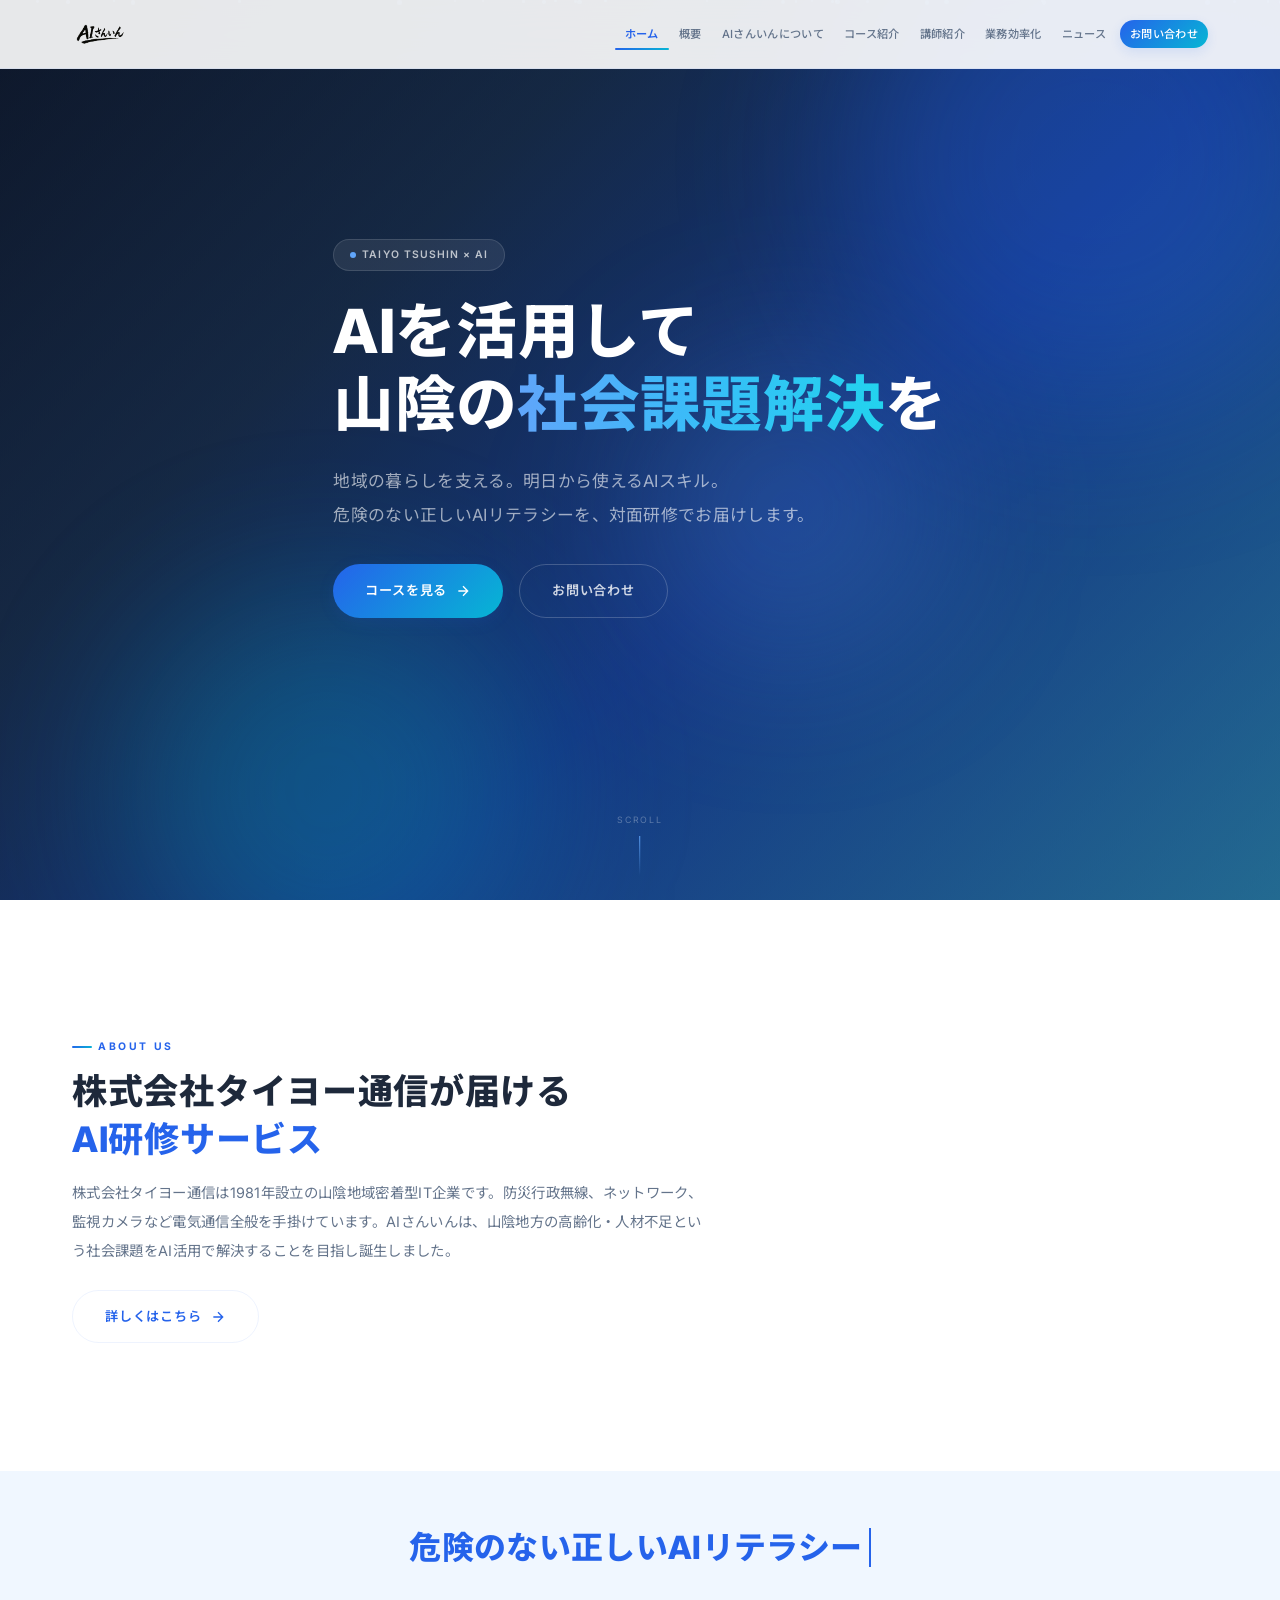
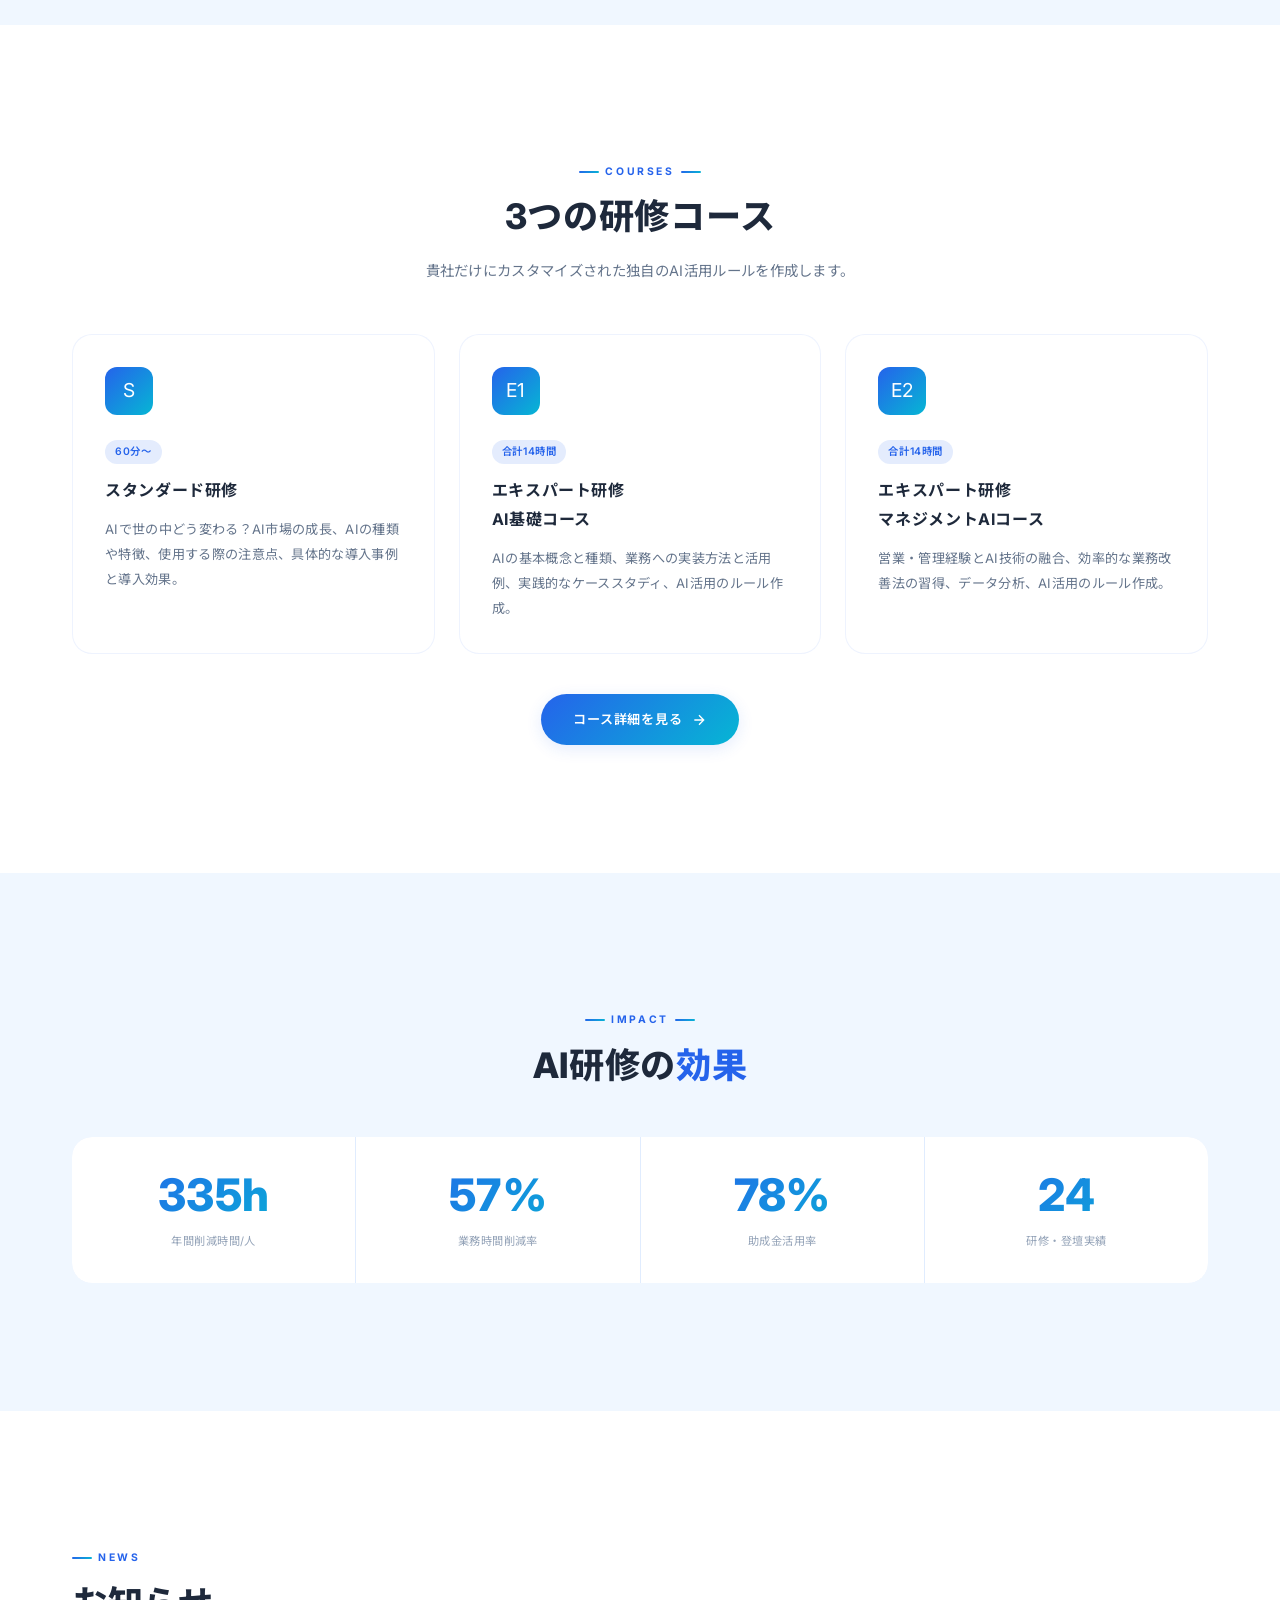
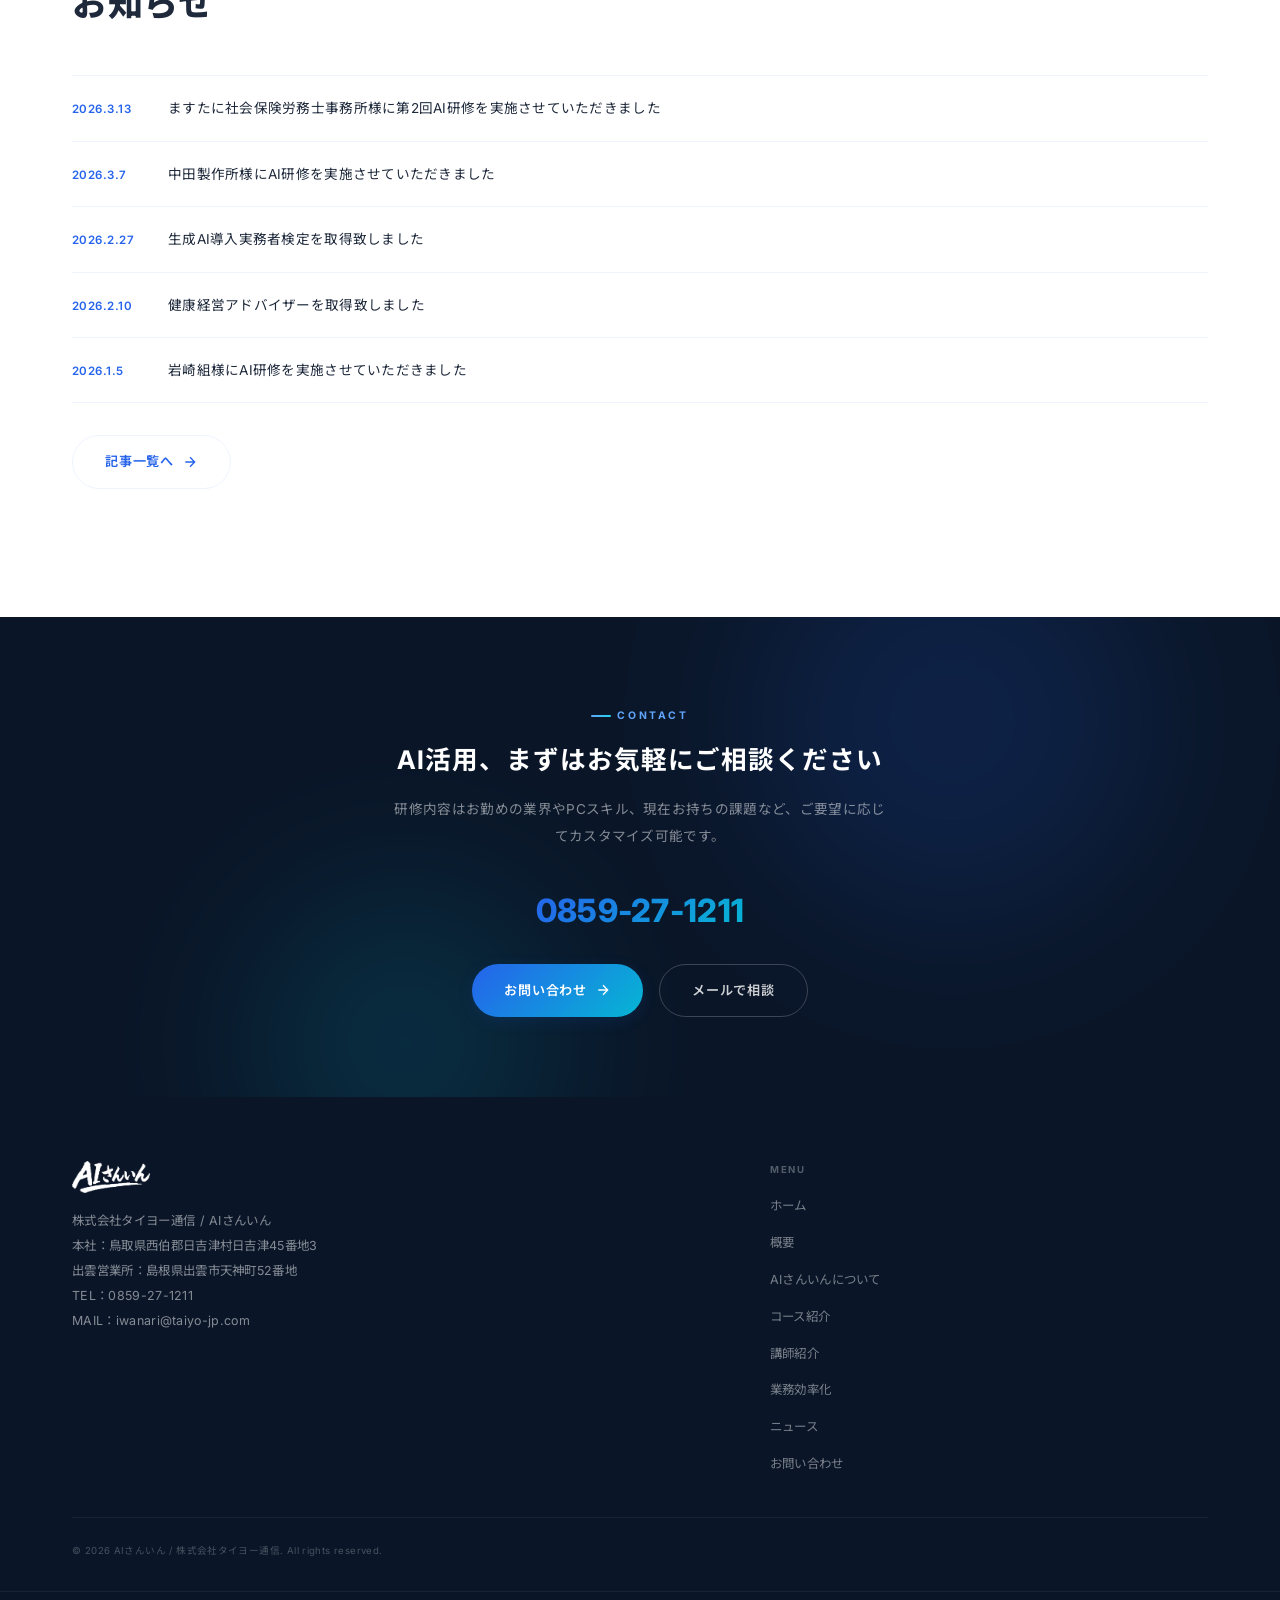
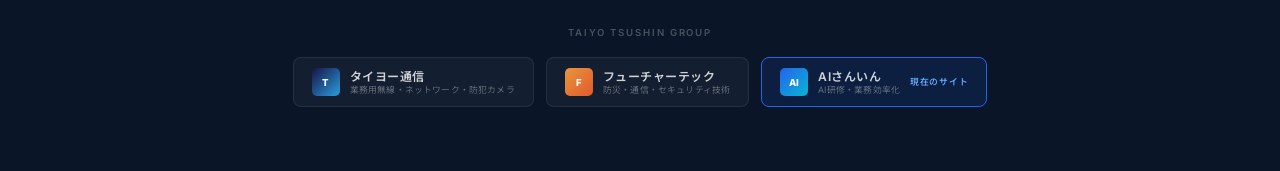
==== commit fe22dce8: "Fix group site links to correct Vercel demosite URLs Co-Authored-By: Claude Opus 4.6 (1M context) <n" ====
--- a/index.html
+++ b/index.html
@@ -204,11 +204,11 @@
     <div class="group-sites">
       <p class="group-sites__label">Taiyo Tsushin Group</p>
       <div class="group-sites__grid">
-        <a href="https://taiyo-tsushin-web.vercel.app/" class="group-sites__card" data-site="taiyo-tsushin-web" target="_blank">
+        <a href="https://taiyo-tsushin-demosite.vercel.app/" class="group-sites__card" data-site="taiyo-tsushin-web" target="_blank">
           <div class="group-sites__icon group-sites__icon--taiyo">T</div>
           <div class="group-sites__info"><span class="group-sites__name">タイヨー通信</span><span class="group-sites__sub">業務用無線・ネットワーク・防犯カメラ</span></div>
         </a>
-        <a href="https://future-tec-web.vercel.app/" class="group-sites__card" data-site="future-tec-web" target="_blank">
+        <a href="https://future-tec-demosite.vercel.app/" class="group-sites__card" data-site="future-tec-web" target="_blank">
           <div class="group-sites__icon group-sites__icon--ft">F</div>
           <div class="group-sites__info"><span class="group-sites__name">フューチャーテック</span><span class="group-sites__sub">防災・通信・セキュリティ技術</span></div>
         </a>
